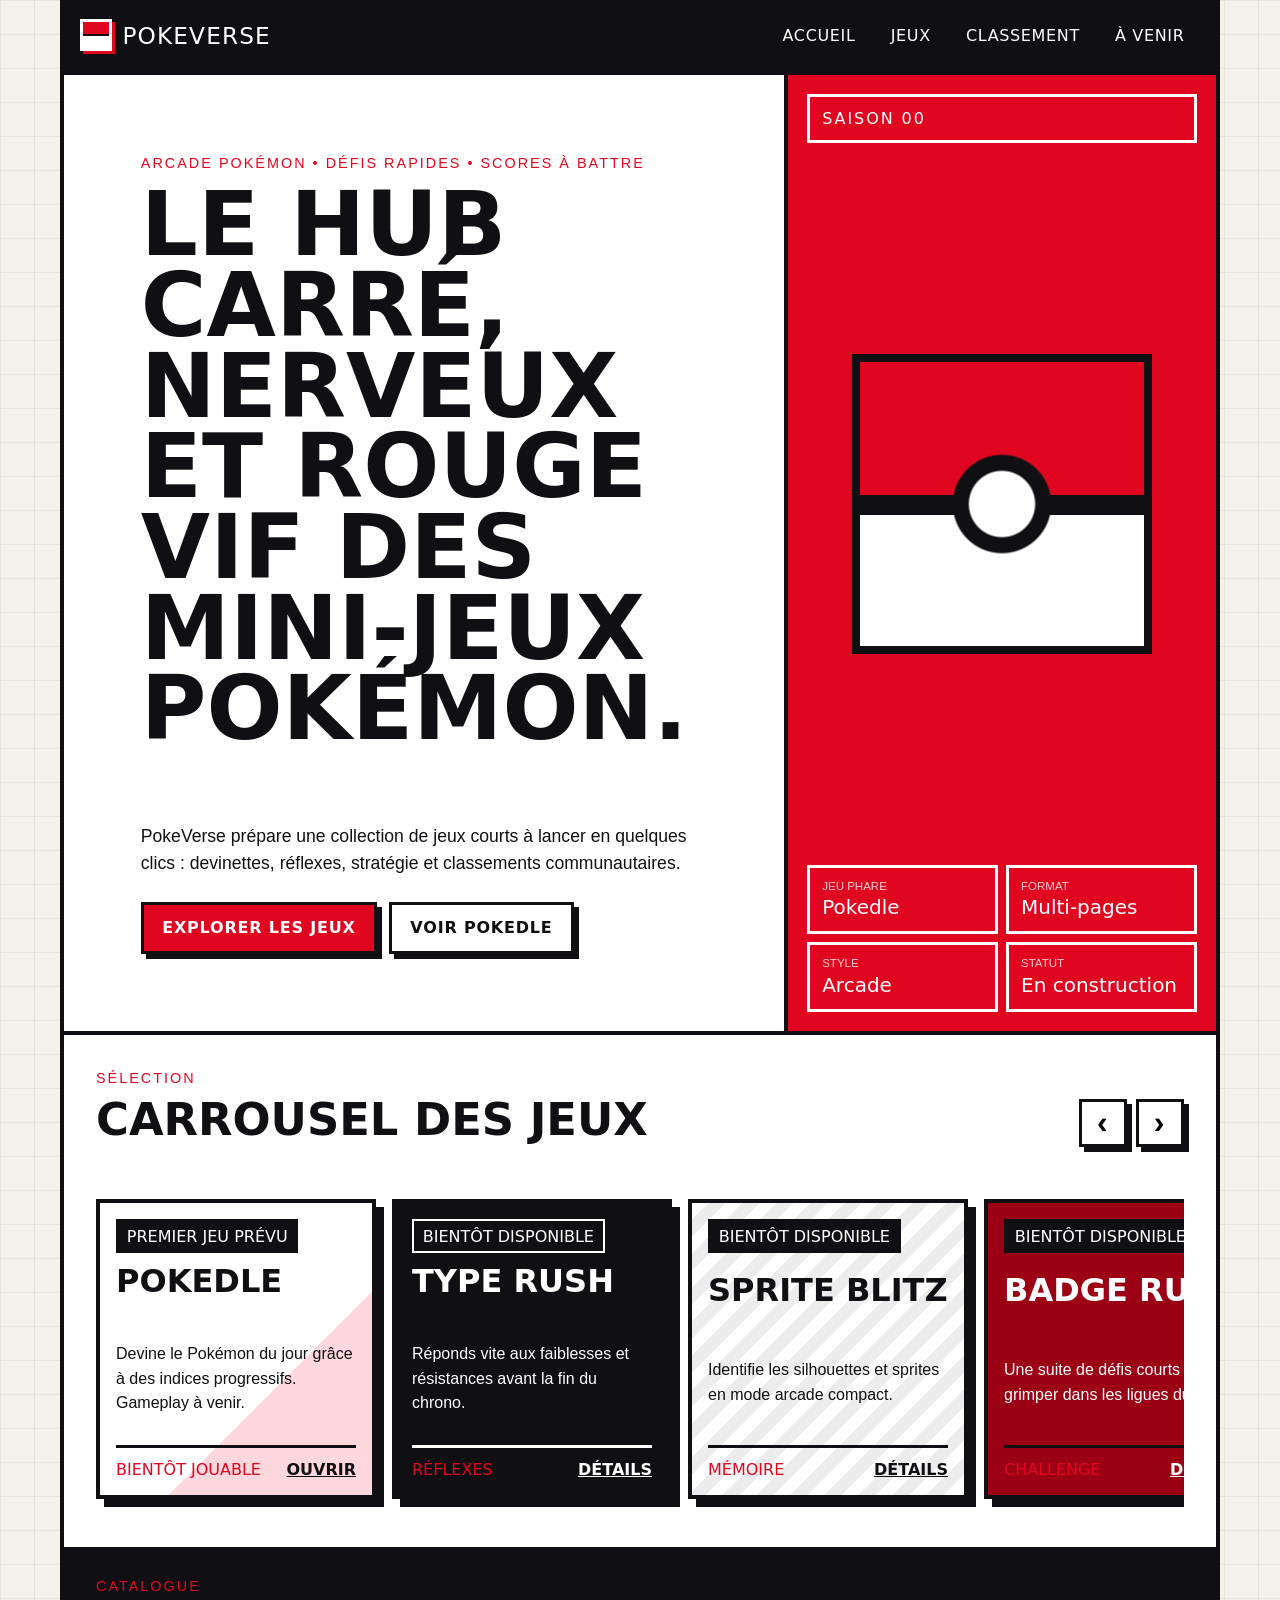
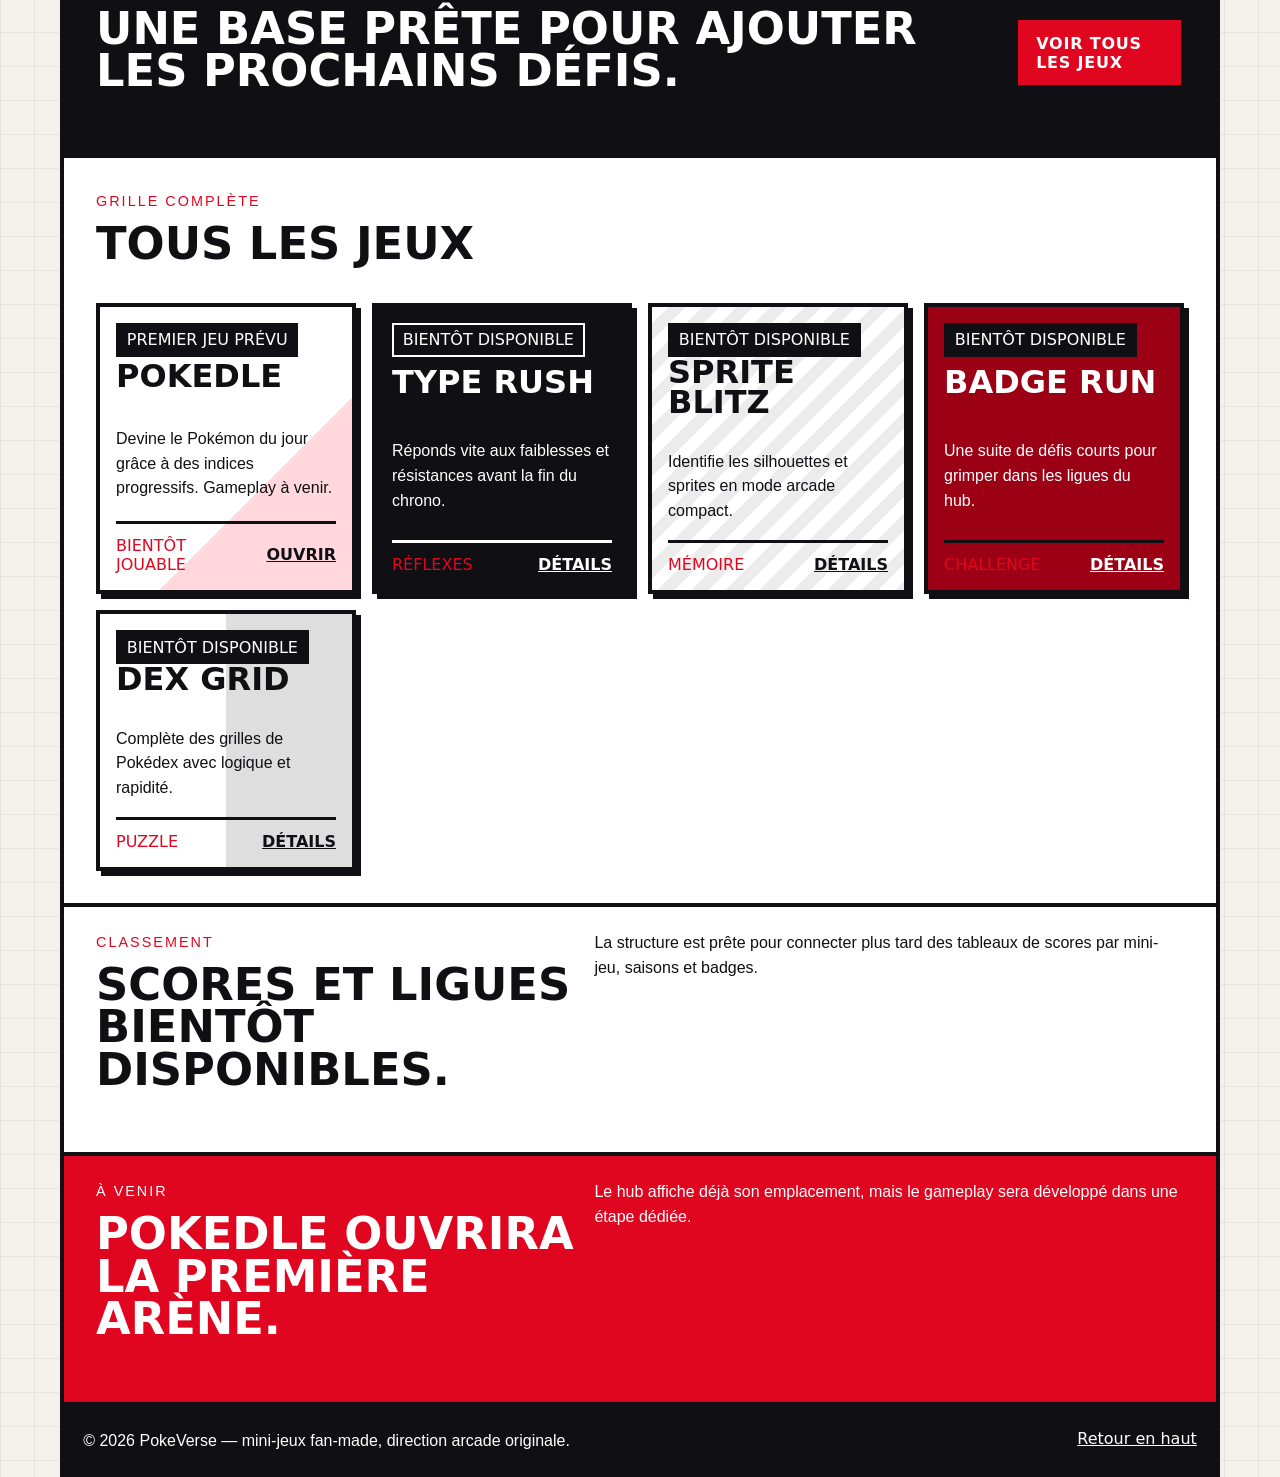
==== index.html @ 0057371a "Create PokeVerse hub foundation" ====
<!DOCTYPE html>
<html lang="fr">
<head>
  <meta charset="UTF-8" />
  <meta name="viewport" content="width=device-width, initial-scale=1.0" />
  <title>PokeVerse — Hub de mini-jeux</title>
  <meta name="description" content="PokeVerse est un hub arcade de mini-jeux inspirés de l'univers Pokémon." />
  <link rel="stylesheet" href="css/style.css" />
  <script src="js/main.js" defer></script>
</head>
<body data-page="home">
  <a class="skip-link" href="#main-content">Aller au contenu</a>

  <header class="site-header" data-site-header>
    <a class="brand" href="index.html" aria-label="Retour à l'accueil PokeVerse">
      <span class="brand-mark" aria-hidden="true"></span>
      <span>PokeVerse</span>
    </a>
    <button class="nav-toggle" type="button" aria-expanded="false" aria-controls="primary-nav">
      <span></span><span></span><span></span>
      <span class="sr-only">Ouvrir le menu</span>
    </button>
    <nav class="primary-nav" id="primary-nav" aria-label="Navigation principale">
      <a href="index.html" data-nav-link>Accueil</a>
      <a href="#games" data-nav-link>Jeux</a>
      <a href="#leaderboard" data-nav-link>Classement</a>
      <a href="#coming-soon" data-nav-link>À venir</a>
    </nav>
  </header>

  <main id="main-content">
    <section class="hero section-band">
      <div class="hero-copy">
        <p class="eyebrow">Arcade Pokémon • défis rapides • scores à battre</p>
        <h1>Le hub carré, nerveux et rouge vif des mini-jeux Pokémon.</h1>
        <p class="hero-subtitle">PokeVerse prépare une collection de jeux courts à lancer en quelques clics : devinettes, réflexes, stratégie et classements communautaires.</p>
        <div class="hero-actions">
          <a class="btn btn-primary" href="#games">Explorer les jeux</a>
          <a class="btn btn-ghost" href="games/pokedle/index.html">Voir Pokedle</a>
        </div>
      </div>
      <div class="hero-panel" aria-label="Statut de la plateforme">
        <div class="panel-topline">Saison 00</div>
        <div class="pokeball-emblem" aria-hidden="true"></div>
        <dl class="stat-grid">
          <div><dt>Jeu phare</dt><dd>Pokedle</dd></div>
          <div><dt>Format</dt><dd>Multi-pages</dd></div>
          <div><dt>Style</dt><dd>Arcade</dd></div>
          <div><dt>Statut</dt><dd>En construction</dd></div>
        </dl>
      </div>
    </section>

    <section class="section-block" id="games" aria-labelledby="games-title">
      <div class="section-heading row-heading">
        <div>
          <p class="eyebrow">Sélection</p>
          <h2 id="games-title">Carrousel des jeux</h2>
        </div>
        <div class="carousel-controls" aria-label="Contrôles du carrousel">
          <button class="square-btn" type="button" data-carousel-prev aria-label="Jeu précédent">‹</button>
          <button class="square-btn" type="button" data-carousel-next aria-label="Jeu suivant">›</button>
        </div>
      </div>
      <div class="carousel-shell">
        <div class="game-carousel" data-game-carousel tabindex="0" aria-label="Liste horizontale des jeux mis en avant"></div>
      </div>
    </section>

    <section class="section-cta" aria-label="Voir tous les jeux">
      <div>
        <p class="eyebrow">Catalogue</p>
        <h2>Une base prête pour ajouter les prochains défis.</h2>
      </div>
      <a class="btn btn-primary" href="#all-games">Voir tous les jeux</a>
    </section>

    <section class="section-block" id="all-games" aria-labelledby="all-games-title">
      <div class="section-heading">
        <p class="eyebrow">Grille complète</p>
        <h2 id="all-games-title">Tous les jeux</h2>
      </div>
      <div class="games-grid" data-games-grid></div>
    </section>

    <section class="info-strip" id="leaderboard" aria-labelledby="leaderboard-title">
      <div>
        <p class="eyebrow">Classement</p>
        <h2 id="leaderboard-title">Scores et ligues bientôt disponibles.</h2>
      </div>
      <p>La structure est prête pour connecter plus tard des tableaux de scores par mini-jeu, saisons et badges.</p>
    </section>

    <section class="info-strip inverted" id="coming-soon" aria-labelledby="coming-soon-title">
      <div>
        <p class="eyebrow">À venir</p>
        <h2 id="coming-soon-title">Pokedle ouvrira la première arène.</h2>
      </div>
      <p>Le hub affiche déjà son emplacement, mais le gameplay sera développé dans une étape dédiée.</p>
    </section>
  </main>

  <footer class="site-footer">
    <p>© 2026 PokeVerse — mini-jeux fan-made, direction arcade originale.</p>
    <a href="#main-content">Retour en haut</a>
  </footer>
</body>
</html>
---- css/style.css ----
:root {
  --red: #e10620;
  --red-dark: #9c0014;
  --black: #101014;
  --ink: #1c1c22;
  --white: #ffffff;
  --paper: #f4f1ea;
  --line: #101014;
  --muted: #696971;
  --shadow: 8px 8px 0 var(--black);
  --max-width: 1160px;
}

* { box-sizing: border-box; }
html { scroll-behavior: smooth; }
body {
  margin: 0;
  font-family: Impact, Haettenschweiler, 'Arial Narrow Bold', system-ui, sans-serif;
  color: var(--black);
  background: var(--paper);
  opacity: 0;
  transform: translateY(10px);
  transition: opacity .22s ease, transform .22s ease;
}
body.is-loaded { opacity: 1; transform: translateY(0); }
body.is-leaving { opacity: 0; transform: translateY(-8px); }
body::before {
  content: '';
  position: fixed;
  inset: 0;
  z-index: -1;
  background:
    linear-gradient(90deg, rgba(16,16,20,.06) 1px, transparent 1px) 0 0 / 34px 34px,
    linear-gradient(rgba(16,16,20,.05) 1px, transparent 1px) 0 0 / 34px 34px;
}
a { color: inherit; }

.skip-link, .sr-only {
  position: absolute;
  width: 1px;
  height: 1px;
  overflow: hidden;
  clip: rect(0 0 0 0);
}
.skip-link:focus {
  width: auto;
  height: auto;
  clip: auto;
  z-index: 10;
  padding: .75rem 1rem;
  background: var(--white);
  border: 3px solid var(--black);
}

.site-header {
  position: sticky;
  top: 0;
  z-index: 5;
  display: flex;
  align-items: center;
  justify-content: space-between;
  max-width: var(--max-width);
  margin: 0 auto;
  padding: .85rem 1rem;
  background: var(--black);
  color: var(--white);
  border: 4px solid var(--black);
  border-top: 0;
}
.brand, .primary-nav { display: flex; align-items: center; }
.brand {
  gap: .65rem;
  font-size: 1.45rem;
  text-decoration: none;
  letter-spacing: .05em;
  text-transform: uppercase;
}
.brand-mark {
  width: 32px;
  height: 32px;
  display: inline-block;
  background: linear-gradient(var(--red) 0 46%, var(--black) 46% 55%, var(--white) 55%);
  border: 3px solid var(--white);
  box-shadow: 3px 3px 0 var(--red);
}
.primary-nav { gap: .25rem; }
.primary-nav a {
  padding: .65rem .85rem;
  border: 2px solid transparent;
  text-decoration: none;
  text-transform: uppercase;
  letter-spacing: .04em;
}
.primary-nav a:hover { background: var(--red); border-color: var(--white); }
.nav-toggle { display: none; }

main, .site-footer { max-width: var(--max-width); margin: 0 auto; }
.section-band, .section-block, .section-cta, .info-strip {
  border: 4px solid var(--line);
  border-top: 0;
  background: var(--white);
}
.hero, .placeholder-hero {
  display: grid;
  grid-template-columns: minmax(0, 1.25fr) minmax(280px, .75fr);
  min-height: 560px;
}
.hero-copy, .placeholder-hero > div:first-child { padding: clamp(2rem, 6vw, 5rem); }
.eyebrow {
  margin: 0 0 .65rem;
  color: var(--red);
  font-size: .9rem;
  letter-spacing: .14em;
  text-transform: uppercase;
}
h1, h2, h3, p { margin-top: 0; }
h1 { max-width: 790px; font-size: clamp(2.7rem, 7vw, 6.8rem); line-height: .9; text-transform: uppercase; }
h2 { font-size: clamp(1.7rem, 3.5vw, 3rem); line-height: .95; text-transform: uppercase; }
h3 { font-size: 2rem; line-height: .95; text-transform: uppercase; }
p { font-family: Arial, Helvetica, sans-serif; line-height: 1.55; }
.hero-subtitle { max-width: 630px; font-size: 1.1rem; }
.hero-actions { display: flex; flex-wrap: wrap; gap: .75rem; margin-top: 1.5rem; }
.btn, .square-btn {
  display: inline-flex;
  align-items: center;
  justify-content: center;
  border: 3px solid var(--black);
  box-shadow: 5px 5px 0 var(--black);
  font-weight: 900;
  text-decoration: none;
  text-transform: uppercase;
  letter-spacing: .05em;
  cursor: pointer;
}
.btn { min-height: 48px; padding: .85rem 1.15rem; }
.btn-primary { background: var(--red); color: var(--white); }
.btn-ghost { background: var(--white); color: var(--black); }
.btn:hover, .square-btn:hover { transform: translate(2px, 2px); box-shadow: 3px 3px 0 var(--black); }
.hero-panel {
  display: grid;
  align-content: space-between;
  padding: 1.2rem;
  background: var(--red);
  color: var(--white);
  border-left: 4px solid var(--black);
}
.panel-topline { border: 3px solid var(--white); padding: .75rem; text-transform: uppercase; letter-spacing: .12em; }
.pokeball-emblem {
  width: min(72vw, 300px);
  aspect-ratio: 1;
  margin: 1rem auto;
  background: radial-gradient(circle, var(--white) 0 16%, var(--black) 17% 24%, transparent 25%), linear-gradient(var(--red) 0 47%, var(--black) 47% 54%, var(--white) 54%);
  border: 8px solid var(--black);
}
.stat-grid { display: grid; grid-template-columns: repeat(2, 1fr); gap: .5rem; margin: 0; }
.stat-grid div { border: 3px solid var(--white); padding: .75rem; }
dt { font-family: Arial, sans-serif; font-size: .72rem; text-transform: uppercase; opacity: .8; }
dd { margin: .2rem 0 0; font-size: 1.25rem; }
.section-block { padding: clamp(1rem, 3vw, 2rem); }
.row-heading, .section-cta { display: flex; align-items: center; justify-content: space-between; gap: 1rem; }
.carousel-controls { display: flex; gap: .55rem; }
.square-btn { width: 48px; height: 48px; background: var(--white); font-size: 2rem; }
.carousel-shell { overflow: hidden; margin-top: 1rem; }
.game-carousel {
  display: grid;
  grid-auto-flow: column;
  grid-auto-columns: minmax(280px, 360px);
  gap: 1rem;
  overflow-x: auto;
  padding: .25rem .25rem 1rem;
  scroll-snap-type: x mandatory;
}
.game-card {
  min-height: 300px;
  display: flex;
  flex-direction: column;
  justify-content: space-between;
  padding: 1rem;
  border: 4px solid var(--black);
  background: var(--white);
  box-shadow: var(--shadow);
  scroll-snap-align: start;
}
.game-card.compact { min-height: 250px; box-shadow: 5px 5px 0 var(--black); }
.card-status { width: max-content; max-width: 100%; padding: .35rem .55rem; border: 2px solid var(--black); background: var(--black); color: var(--white); text-transform: uppercase; }
.card-footer { display: flex; align-items: center; justify-content: space-between; gap: .75rem; border-top: 3px solid var(--black); padding-top: .75rem; }
.card-footer span { color: var(--red); text-transform: uppercase; }
.card-footer a { font-weight: 900; text-transform: uppercase; }
.accent-red { background: linear-gradient(135deg, var(--white) 0 64%, #ffd7dc 64%); }
.accent-black { background: var(--black); color: var(--white); }
.accent-black .card-status, .accent-black .card-footer { border-color: var(--white); }
.accent-white { background: repeating-linear-gradient(135deg, var(--white) 0 12px, #ececec 12px 24px); }
.accent-red-dark { background: var(--red-dark); color: var(--white); }
.accent-mono { background: linear-gradient(90deg, var(--white) 0 50%, #dedede 50%); }
.section-cta { padding: 1.5rem clamp(1rem, 3vw, 2rem); background: var(--black); color: var(--white); }
.games-grid { display: grid; grid-template-columns: repeat(auto-fit, minmax(230px, 1fr)); gap: 1rem; margin-top: 1rem; }
.info-strip { display: grid; grid-template-columns: .9fr 1.1fr; gap: 1rem; padding: 1.5rem clamp(1rem, 3vw, 2rem); }
.info-strip.inverted { background: var(--red); color: var(--white); }
.info-strip.inverted .eyebrow { color: var(--white); }
.site-footer {
  display: flex;
  justify-content: space-between;
  gap: 1rem;
  padding: 1.2rem;
  background: var(--black);
  color: var(--white);
  border: 4px solid var(--black);
}
.site-footer p { margin: 0; }
.placeholder-page { min-height: calc(100vh - 150px); }
.coming-card {
  display: grid;
  place-content: center;
  gap: 1rem;
  padding: 2rem;
  background: var(--red);
  color: var(--white);
  border-left: 4px solid var(--black);
  text-align: center;
}
.coming-card span { font-size: clamp(3rem, 8vw, 7rem); line-height: .85; }
.coming-card strong { border: 4px solid var(--white); padding: .75rem; font-size: 2rem; }

@media (max-width: 760px) {
  .site-header { align-items: flex-start; }
  .nav-toggle {
    display: inline-grid;
    gap: 4px;
    padding: .55rem;
    background: var(--red);
    border: 2px solid var(--white);
  }
  .nav-toggle span:not(.sr-only) { width: 24px; height: 3px; background: var(--white); }
  .primary-nav {
    position: absolute;
    top: 100%;
    left: 0;
    right: 0;
    display: none;
    flex-direction: column;
    align-items: stretch;
    background: var(--black);
    border: 4px solid var(--black);
  }
  .primary-nav.is-open { display: flex; }
  .primary-nav a { border-top: 2px solid var(--white); }
  .hero, .placeholder-hero, .info-strip { grid-template-columns: 1fr; }
  .hero-panel, .coming-card { border-left: 0; border-top: 4px solid var(--black); }
  .row-heading, .section-cta, .site-footer { align-items: flex-start; flex-direction: column; }
  .game-carousel { grid-auto-columns: minmax(250px, 82vw); }
  .stat-grid { grid-template-columns: 1fr; }
}
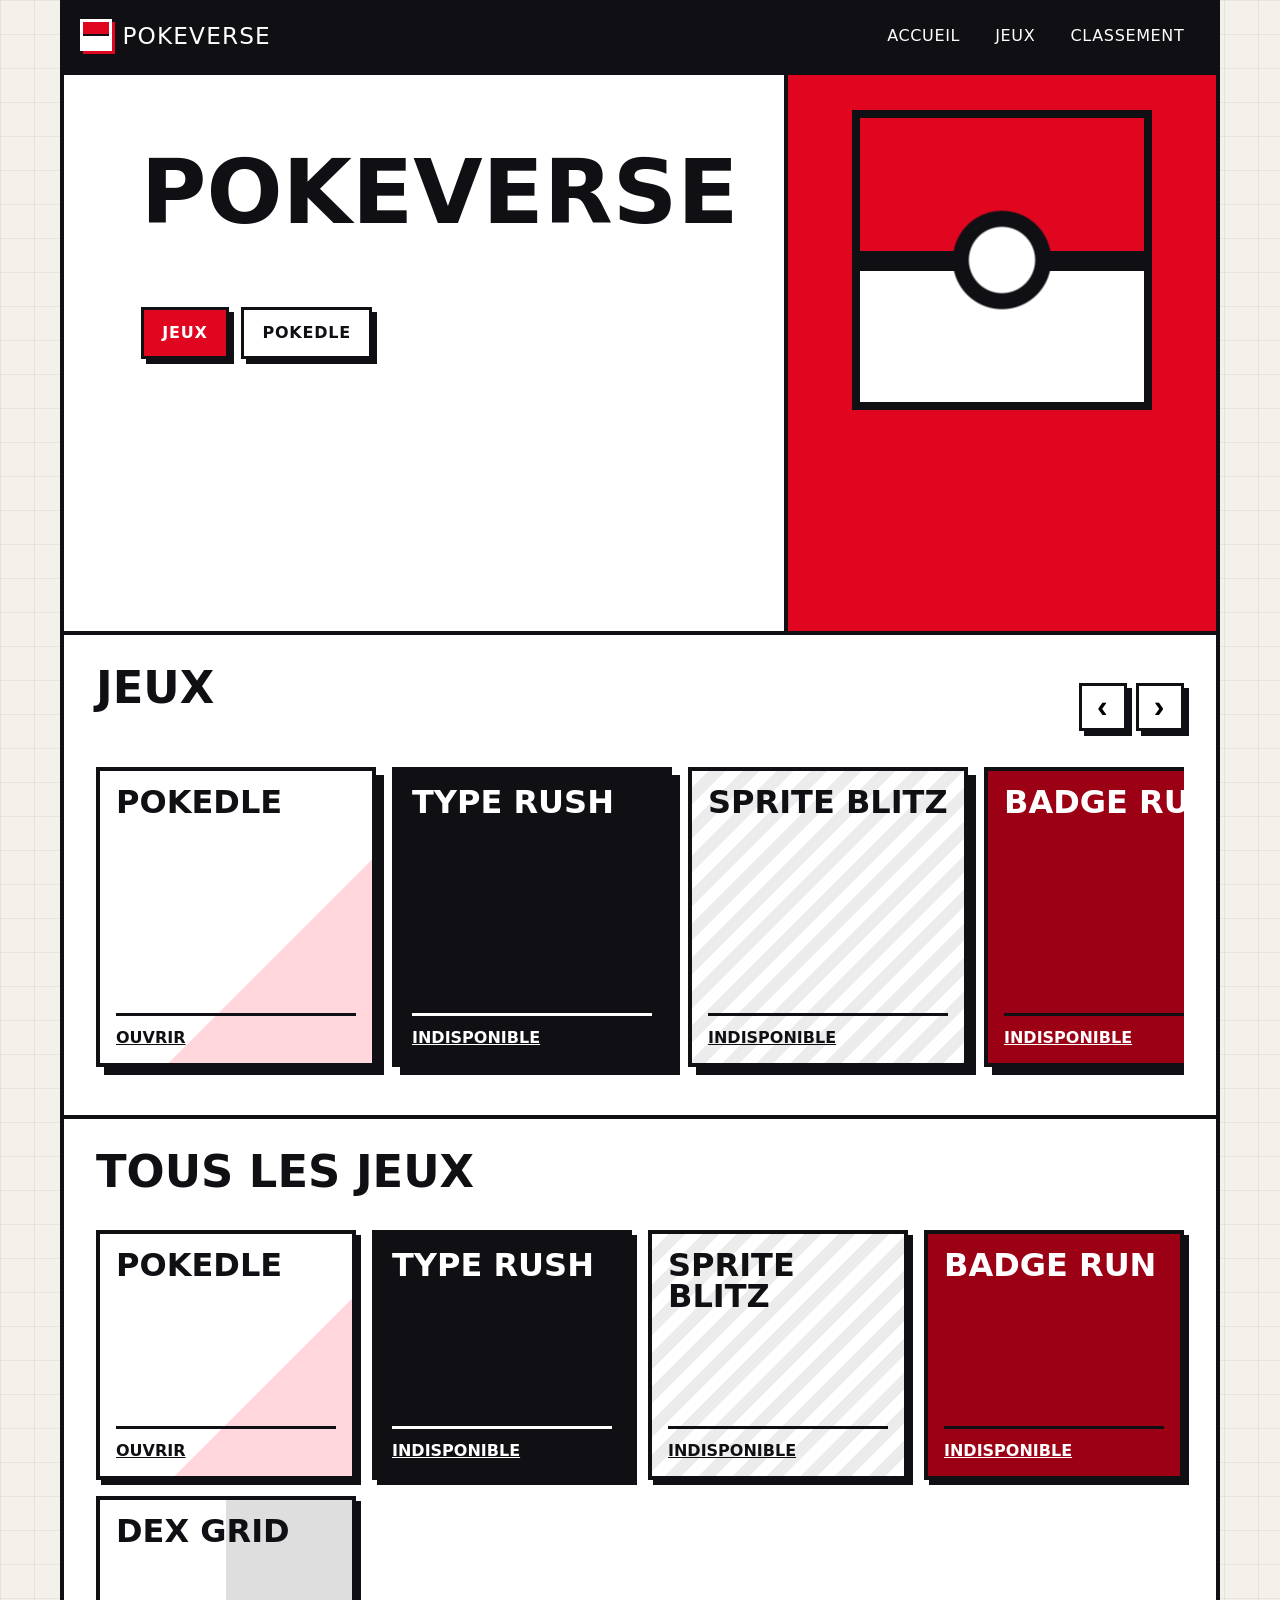
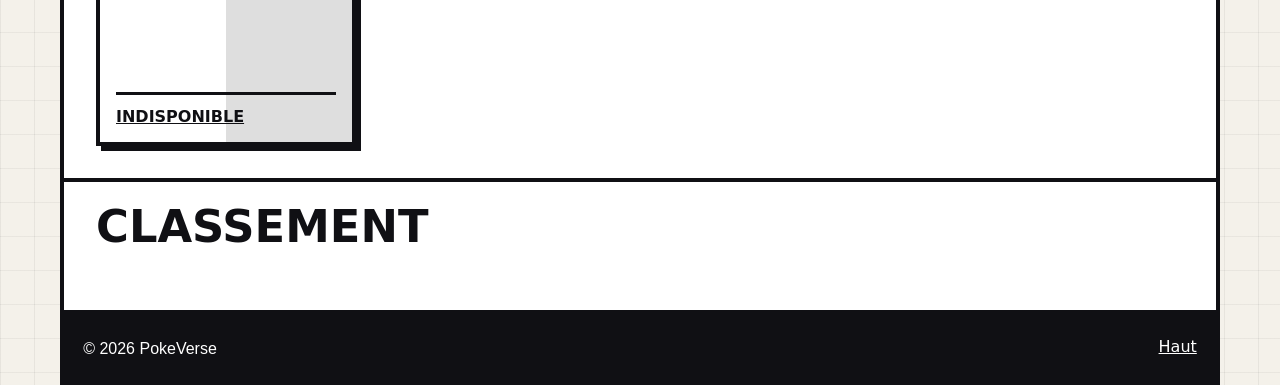
==== commit a76e76ae: "Simplify hub copy" ====
--- a/index.html
+++ b/index.html
@@ -3,8 +3,8 @@
 <head>
   <meta charset="UTF-8" />
   <meta name="viewport" content="width=device-width, initial-scale=1.0" />
-  <title>PokeVerse — Hub de mini-jeux</title>
-  <meta name="description" content="PokeVerse est un hub arcade de mini-jeux inspirés de l'univers Pokémon." />
+  <title>PokeVerse</title>
+  <meta name="description" content="Hub de jeux Pokémon." />
   <link rel="stylesheet" href="css/style.css" />
   <script src="js/main.js" defer></script>
 </head>
@@ -12,7 +12,7 @@
   <a class="skip-link" href="#main-content">Aller au contenu</a>
 
   <header class="site-header" data-site-header>
-    <a class="brand" href="index.html" aria-label="Retour à l'accueil PokeVerse">
+    <a class="brand" href="index.html" aria-label="PokeVerse">
       <span class="brand-mark" aria-hidden="true"></span>
       <span>PokeVerse</span>
     </a>
@@ -24,85 +24,51 @@
       <a href="index.html" data-nav-link>Accueil</a>
       <a href="#games" data-nav-link>Jeux</a>
       <a href="#leaderboard" data-nav-link>Classement</a>
-      <a href="#coming-soon" data-nav-link>À venir</a>
     </nav>
   </header>
 
   <main id="main-content">
     <section class="hero section-band">
       <div class="hero-copy">
-        <p class="eyebrow">Arcade Pokémon • défis rapides • scores à battre</p>
-        <h1>Le hub carré, nerveux et rouge vif des mini-jeux Pokémon.</h1>
-        <p class="hero-subtitle">PokeVerse prépare une collection de jeux courts à lancer en quelques clics : devinettes, réflexes, stratégie et classements communautaires.</p>
+        <h1>PokeVerse</h1>
         <div class="hero-actions">
-          <a class="btn btn-primary" href="#games">Explorer les jeux</a>
-          <a class="btn btn-ghost" href="games/pokedle/index.html">Voir Pokedle</a>
+          <a class="btn btn-primary" href="#games">Jeux</a>
+          <a class="btn btn-ghost" href="games/pokedle/index.html">Pokedle</a>
         </div>
       </div>
-      <div class="hero-panel" aria-label="Statut de la plateforme">
-        <div class="panel-topline">Saison 00</div>
+      <div class="hero-panel" aria-label="PokeVerse">
         <div class="pokeball-emblem" aria-hidden="true"></div>
-        <dl class="stat-grid">
-          <div><dt>Jeu phare</dt><dd>Pokedle</dd></div>
-          <div><dt>Format</dt><dd>Multi-pages</dd></div>
-          <div><dt>Style</dt><dd>Arcade</dd></div>
-          <div><dt>Statut</dt><dd>En construction</dd></div>
-        </dl>
       </div>
     </section>
 
     <section class="section-block" id="games" aria-labelledby="games-title">
       <div class="section-heading row-heading">
-        <div>
-          <p class="eyebrow">Sélection</p>
-          <h2 id="games-title">Carrousel des jeux</h2>
-        </div>
+        <h2 id="games-title">Jeux</h2>
         <div class="carousel-controls" aria-label="Contrôles du carrousel">
           <button class="square-btn" type="button" data-carousel-prev aria-label="Jeu précédent">‹</button>
           <button class="square-btn" type="button" data-carousel-next aria-label="Jeu suivant">›</button>
         </div>
       </div>
       <div class="carousel-shell">
-        <div class="game-carousel" data-game-carousel tabindex="0" aria-label="Liste horizontale des jeux mis en avant"></div>
+        <div class="game-carousel" data-game-carousel tabindex="0" aria-label="Jeux"></div>
       </div>
-    </section>
-
-    <section class="section-cta" aria-label="Voir tous les jeux">
-      <div>
-        <p class="eyebrow">Catalogue</p>
-        <h2>Une base prête pour ajouter les prochains défis.</h2>
-      </div>
-      <a class="btn btn-primary" href="#all-games">Voir tous les jeux</a>
     </section>
 
     <section class="section-block" id="all-games" aria-labelledby="all-games-title">
       <div class="section-heading">
-        <p class="eyebrow">Grille complète</p>
         <h2 id="all-games-title">Tous les jeux</h2>
       </div>
       <div class="games-grid" data-games-grid></div>
     </section>
 
     <section class="info-strip" id="leaderboard" aria-labelledby="leaderboard-title">
-      <div>
-        <p class="eyebrow">Classement</p>
-        <h2 id="leaderboard-title">Scores et ligues bientôt disponibles.</h2>
-      </div>
-      <p>La structure est prête pour connecter plus tard des tableaux de scores par mini-jeu, saisons et badges.</p>
-    </section>
-
-    <section class="info-strip inverted" id="coming-soon" aria-labelledby="coming-soon-title">
-      <div>
-        <p class="eyebrow">À venir</p>
-        <h2 id="coming-soon-title">Pokedle ouvrira la première arène.</h2>
-      </div>
-      <p>Le hub affiche déjà son emplacement, mais le gameplay sera développé dans une étape dédiée.</p>
+      <h2 id="leaderboard-title">Classement</h2>
     </section>
   </main>
 
   <footer class="site-footer">
-    <p>© 2026 PokeVerse — mini-jeux fan-made, direction arcade originale.</p>
-    <a href="#main-content">Retour en haut</a>
+    <p>© 2026 PokeVerse</p>
+    <a href="#main-content">Haut</a>
   </footer>
 </body>
 </html>
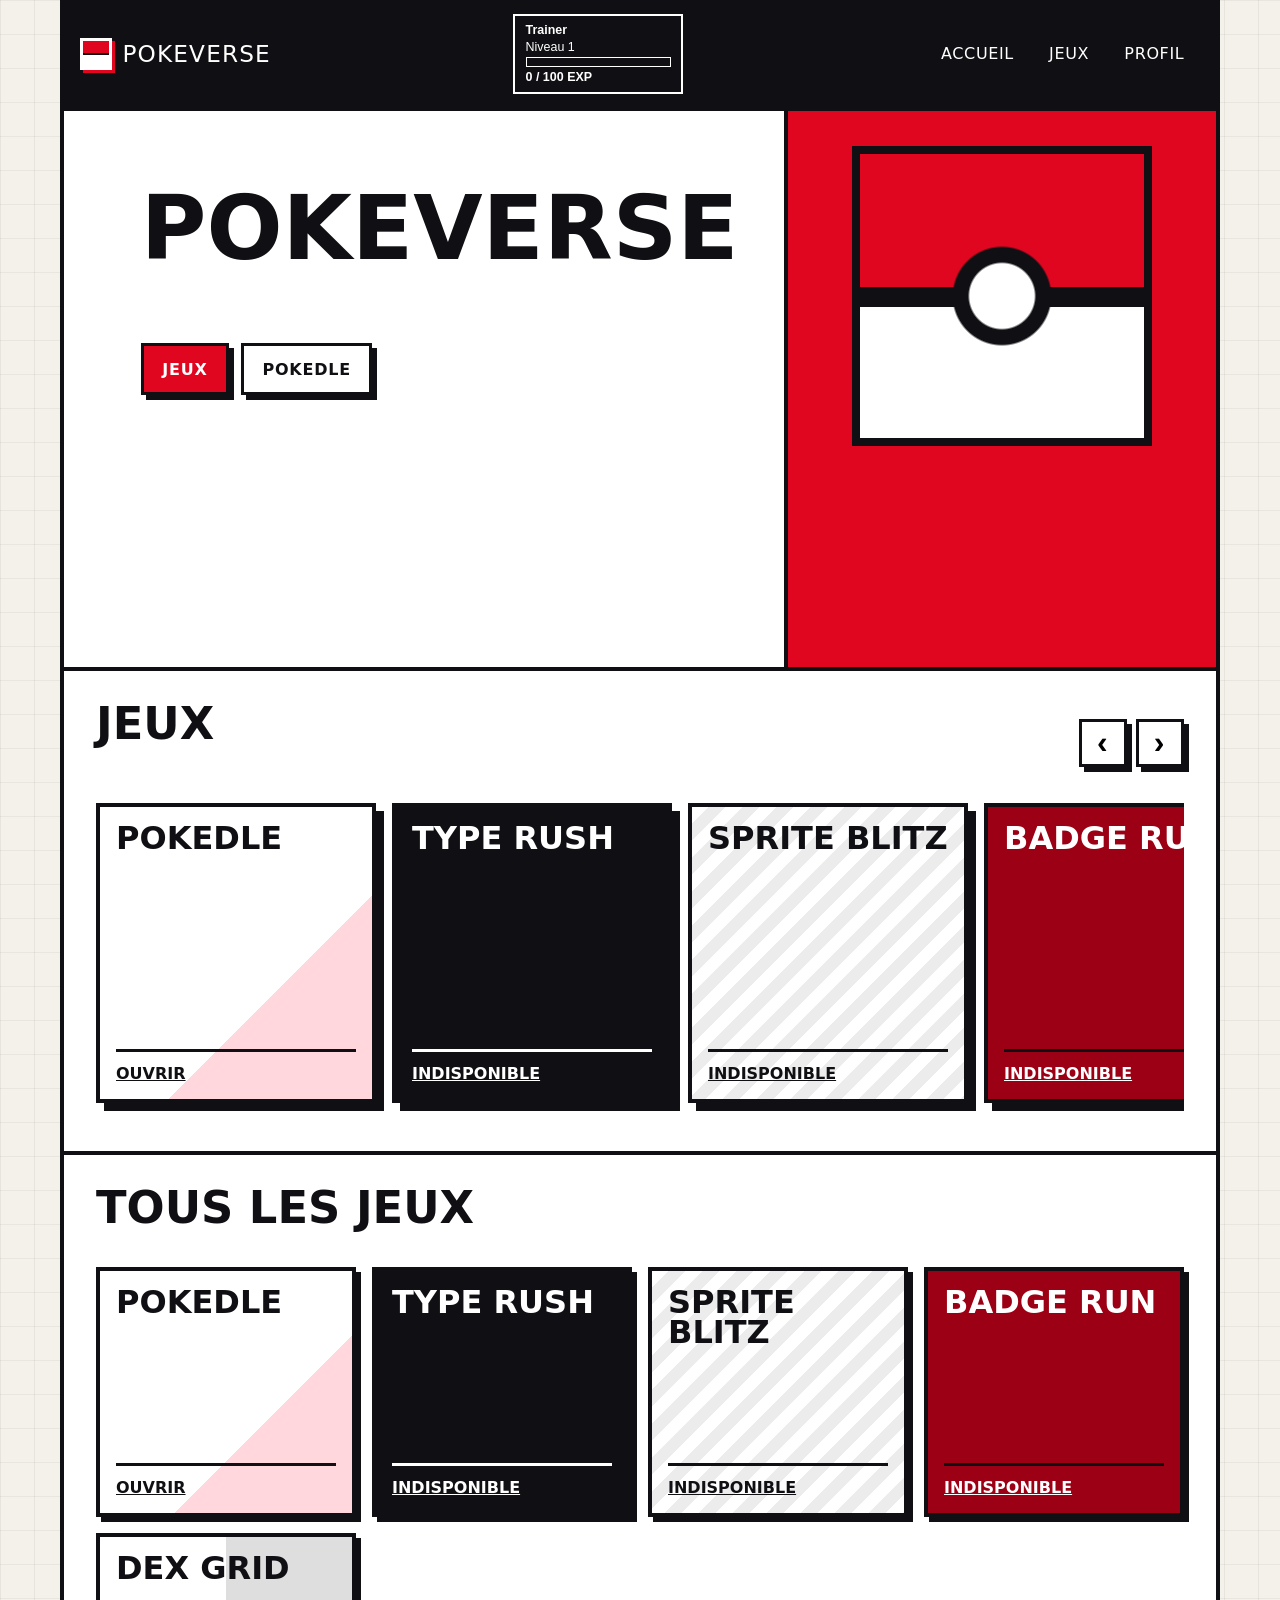
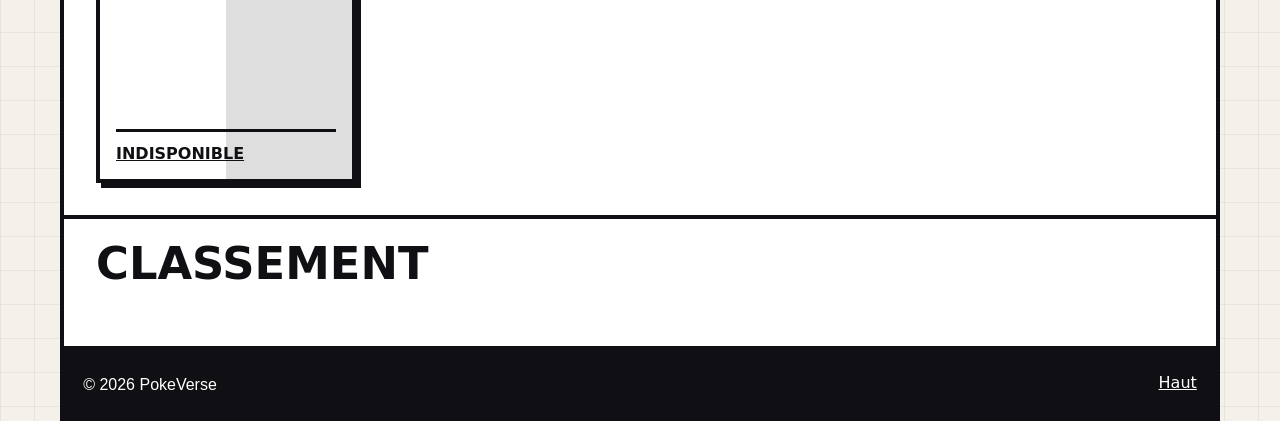
==== commit 73be00e0: "Add local player progression profile" ====
--- a/index.html
+++ b/index.html
@@ -6,6 +6,7 @@
   <title>PokeVerse</title>
   <meta name="description" content="Hub de jeux Pokémon." />
   <link rel="stylesheet" href="css/style.css" />
+  <script src="js/playerProgress.js" defer></script>
   <script src="js/main.js" defer></script>
 </head>
 <body data-page="home">
@@ -23,7 +24,7 @@
     <nav class="primary-nav" id="primary-nav" aria-label="Navigation principale">
       <a href="index.html" data-nav-link>Accueil</a>
       <a href="#games" data-nav-link>Jeux</a>
-      <a href="#leaderboard" data-nav-link>Classement</a>
+      <a href="profile.html" data-nav-link>Profil</a>
     </nav>
   </header>
 
--- a/css/style.css
+++ b/css/style.css
@@ -250,3 +250,156 @@
   .game-carousel { grid-auto-columns: minmax(250px, 82vw); }
   .stat-grid { grid-template-columns: 1fr; }
 }
+
+.pokedle-page { min-height: calc(100vh - 150px); }
+.pokedle-hero { padding: clamp(1rem, 4vw, 3rem); }
+.pokedle-start { margin-bottom: 1.25rem; }
+.pokedle-generations {
+  display: grid;
+  grid-template-columns: repeat(auto-fit, minmax(170px, 1fr));
+  gap: .75rem;
+  max-width: 820px;
+  margin: 0 0 1rem;
+  padding: 1rem;
+  border: 3px solid var(--black);
+}
+.pokedle-generations legend { padding: 0 .5rem; text-transform: uppercase; }
+.pokedle-generation {
+  display: flex;
+  align-items: center;
+  gap: .5rem;
+  min-height: 44px;
+  padding: .55rem .7rem;
+  border: 3px solid var(--black);
+  background: var(--white);
+  font-family: Arial, Helvetica, sans-serif;
+  font-weight: 900;
+}
+.pokedle-generation input { width: 18px; height: 18px; accent-color: var(--red); }
+.pokedle-exp, .pokedle-error { font-weight: 900; }
+.pokedle-error { color: var(--red); }
+.pokedle-form { display: flex; flex-wrap: wrap; gap: .75rem; max-width: 720px; }
+.pokedle-input {
+  min-height: 48px;
+  flex: 1 1 250px;
+  padding: .75rem 1rem;
+  border: 3px solid var(--black);
+  box-shadow: 5px 5px 0 var(--black);
+  font: 900 1rem Arial, Helvetica, sans-serif;
+}
+.pokedle-input:disabled { background: #e6e2da; cursor: wait; }
+.pokedle-status { min-height: 1.5rem; margin: 1rem 0 0; font-weight: 700; }
+.pokedle-table-section h2 { margin-bottom: 1rem; }
+.pokedle-table-wrap { overflow-x: auto; padding: .25rem .25rem .75rem; }
+.pokedle-table { width: 100%; min-width: 880px; border-collapse: separate; border-spacing: .5rem; }
+.pokedle-table th,
+.pokedle-table td {
+  border: 3px solid var(--black);
+  padding: .75rem;
+  background: var(--white);
+  text-align: center;
+  text-transform: uppercase;
+  box-shadow: 4px 4px 0 var(--black);
+}
+.pokedle-table th { background: var(--black); color: var(--white); }
+.pokedle-cell { min-width: 105px; }
+.pokedle-cell.is-correct { background: #1f9d55; color: var(--white); }
+.pokedle-cell.is-misplaced { background: #f59e0b; color: var(--black); }
+.pokedle-cell.is-wrong { background: var(--red); color: var(--white); }
+.pokedle-cell-value { display: block; font-size: 1.05rem; }
+.pokedle-marker { display: block; margin-top: .25rem; font-size: 1.2rem; line-height: 1; }
+.pokedle-win {
+  margin-top: 1.5rem;
+  max-width: 520px;
+  padding: 1rem;
+  border: 4px solid var(--black);
+  background: var(--white);
+  box-shadow: var(--shadow);
+}
+.pokedle-win h2 { margin-bottom: .75rem; }
+.pokedle-win p { margin-bottom: .5rem; font-weight: 700; text-transform: uppercase; }
+
+@media (max-width: 760px) {
+  .pokedle-form .btn { width: 100%; }
+}
+
+.header-profile {
+  display: grid;
+  gap: .2rem;
+  min-width: 170px;
+  padding: .45rem .65rem;
+  border: 2px solid var(--white);
+  color: var(--white);
+  text-decoration: none;
+  font-family: Arial, Helvetica, sans-serif;
+  font-size: .78rem;
+}
+.header-profile strong,
+.header-profile span { display: block; }
+.exp-bar {
+  width: 100%;
+  height: 18px;
+  border: 3px solid var(--black);
+  background: #e6e2da;
+}
+.exp-bar span {
+  display: block;
+  height: 100%;
+  background: var(--red);
+}
+.exp-bar-mini {
+  height: 10px;
+  border: 1px solid var(--white);
+  background: var(--black);
+}
+.exp-bar-mini span { background: var(--white); }
+.exp-value { font-family: Arial, Helvetica, sans-serif; font-weight: 900; }
+.profile-page h1 { margin-bottom: 1rem; }
+.profile-form {
+  display: flex;
+  flex-wrap: wrap;
+  align-items: end;
+  gap: .75rem;
+  margin-bottom: 1.5rem;
+}
+.profile-form label {
+  flex-basis: 100%;
+  font-family: Arial, Helvetica, sans-serif;
+  font-weight: 900;
+  text-transform: uppercase;
+}
+.profile-form input {
+  min-height: 48px;
+  flex: 1 1 250px;
+  padding: .75rem 1rem;
+  border: 3px solid var(--black);
+  box-shadow: 5px 5px 0 var(--black);
+  font: 900 1rem Arial, Helvetica, sans-serif;
+}
+.profile-grid {
+  display: grid;
+  grid-template-columns: repeat(auto-fit, minmax(280px, 1fr));
+  gap: 1rem;
+}
+.profile-card {
+  padding: 1rem;
+  border: 4px solid var(--black);
+  background: var(--white);
+  box-shadow: var(--shadow);
+}
+.profile-stats {
+  display: grid;
+  gap: .75rem;
+  margin: 0;
+}
+.profile-stats div {
+  padding: .75rem;
+  border: 3px solid var(--black);
+}
+.profile-stats dd { font-size: 1.35rem; }
+.pokedle-win [data-pokedle-exp-gain] span { display: block; }
+
+@media (max-width: 760px) {
+  .header-profile { order: 3; width: 100%; }
+  .profile-form .btn { width: 100%; }
+}
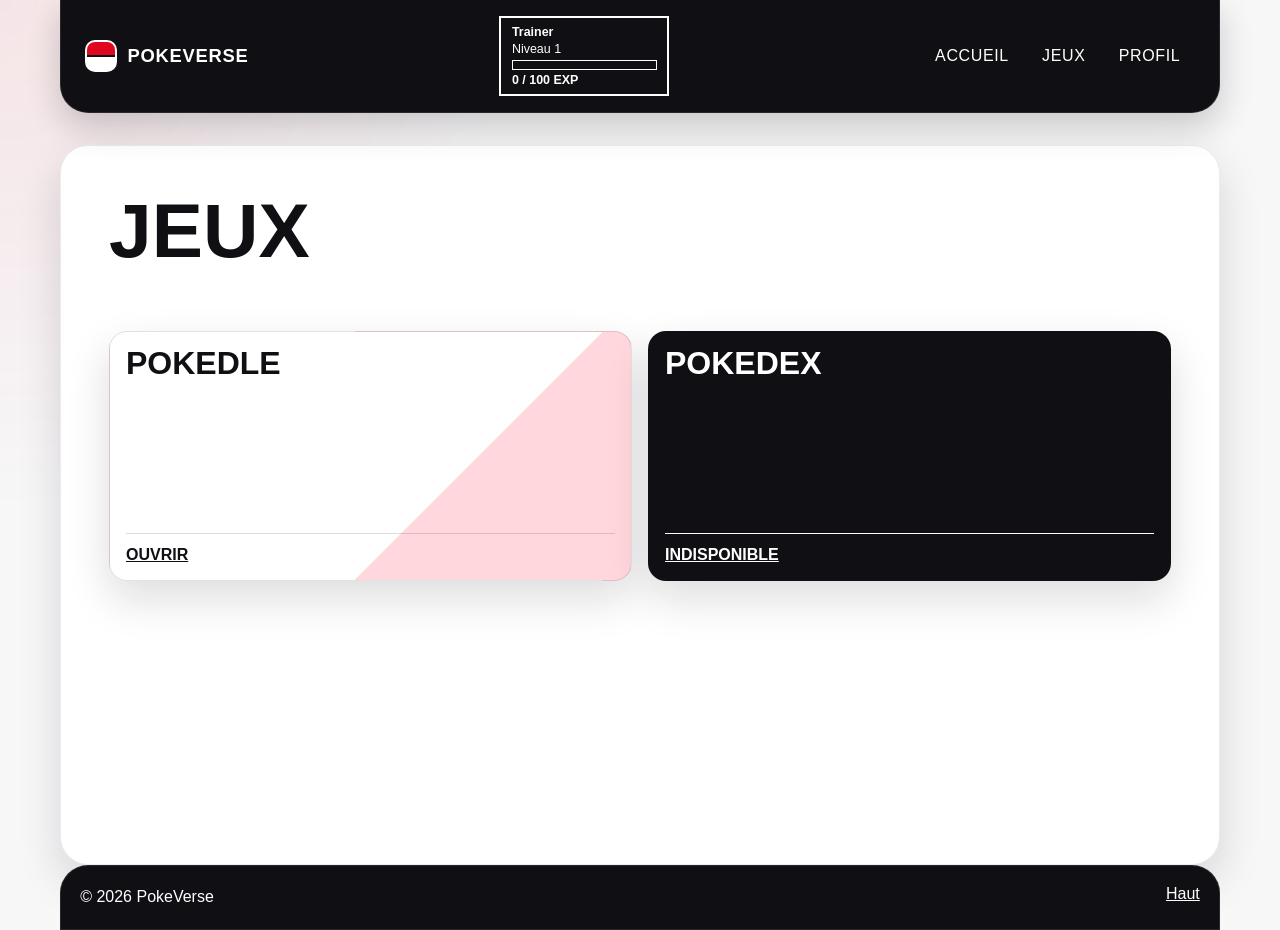
==== commit e9a7d2cb: "Update home games menu" ====
--- a/index.html
+++ b/index.html
@@ -29,41 +29,11 @@
   </header>
 
   <main id="main-content">
-    <section class="hero section-band">
-      <div class="hero-copy">
-        <h1>PokeVerse</h1>
-        <div class="hero-actions">
-          <a class="btn btn-primary" href="#games">Jeux</a>
-          <a class="btn btn-ghost" href="games/pokedle/index.html">Pokedle</a>
-        </div>
-      </div>
-      <div class="hero-panel" aria-label="PokeVerse">
-        <div class="pokeball-emblem" aria-hidden="true"></div>
-      </div>
-    </section>
-
-    <section class="section-block" id="games" aria-labelledby="games-title">
-      <div class="section-heading row-heading">
-        <h2 id="games-title">Jeux</h2>
-        <div class="carousel-controls" aria-label="Contrôles du carrousel">
-          <button class="square-btn" type="button" data-carousel-prev aria-label="Jeu précédent">‹</button>
-          <button class="square-btn" type="button" data-carousel-next aria-label="Jeu suivant">›</button>
-        </div>
-      </div>
-      <div class="carousel-shell">
-        <div class="game-carousel" data-game-carousel tabindex="0" aria-label="Jeux"></div>
-      </div>
-    </section>
-
-    <section class="section-block" id="all-games" aria-labelledby="all-games-title">
+    <section class="section-block games-section" id="games" aria-labelledby="games-title">
       <div class="section-heading">
-        <h2 id="all-games-title">Tous les jeux</h2>
+        <h1 id="games-title">Jeux</h1>
       </div>
       <div class="games-grid" data-games-grid></div>
-    </section>
-
-    <section class="info-strip" id="leaderboard" aria-labelledby="leaderboard-title">
-      <h2 id="leaderboard-title">Classement</h2>
     </section>
   </main>
 
--- a/css/style.css
+++ b/css/style.css
@@ -4,10 +4,12 @@
   --black: #101014;
   --ink: #1c1c22;
   --white: #ffffff;
-  --paper: #f4f1ea;
+  --paper: #f7f7f8;
   --line: #101014;
   --muted: #696971;
-  --shadow: 8px 8px 0 var(--black);
+  --radius-lg: 28px;
+  --radius-md: 18px;
+  --shadow: 0 18px 44px rgba(16, 16, 20, .14);
   --max-width: 1160px;
 }
 
@@ -15,7 +17,7 @@
 html { scroll-behavior: smooth; }
 body {
   margin: 0;
-  font-family: Impact, Haettenschweiler, 'Arial Narrow Bold', system-ui, sans-serif;
+  font-family: Inter, Arial, Helvetica, sans-serif;
   color: var(--black);
   background: var(--paper);
   opacity: 0;
@@ -30,8 +32,8 @@
   inset: 0;
   z-index: -1;
   background:
-    linear-gradient(90deg, rgba(16,16,20,.06) 1px, transparent 1px) 0 0 / 34px 34px,
-    linear-gradient(rgba(16,16,20,.05) 1px, transparent 1px) 0 0 / 34px 34px;
+    radial-gradient(circle at top left, rgba(225, 6, 32, .08), transparent 32rem),
+    var(--paper);
 }
 a { color: inherit; }
 
@@ -61,18 +63,21 @@
   justify-content: space-between;
   max-width: var(--max-width);
   margin: 0 auto;
-  padding: .85rem 1rem;
+  padding: 1rem clamp(1rem, 3vw, 1.5rem);
   background: var(--black);
   color: var(--white);
-  border: 4px solid var(--black);
+  border: 1px solid rgba(255, 255, 255, .1);
   border-top: 0;
+  border-radius: 0 0 var(--radius-lg) var(--radius-lg);
+  box-shadow: 0 14px 34px rgba(16, 16, 20, .2);
 }
 .brand, .primary-nav { display: flex; align-items: center; }
 .brand {
   gap: .65rem;
-  font-size: 1.45rem;
+  font-size: 1.15rem;
+  font-weight: 900;
   text-decoration: none;
-  letter-spacing: .05em;
+  letter-spacing: .04em;
   text-transform: uppercase;
 }
 .brand-mark {
@@ -80,25 +85,27 @@
   height: 32px;
   display: inline-block;
   background: linear-gradient(var(--red) 0 46%, var(--black) 46% 55%, var(--white) 55%);
-  border: 3px solid var(--white);
-  box-shadow: 3px 3px 0 var(--red);
+  border: 2px solid var(--white);
+  border-radius: 10px;
 }
 .primary-nav { gap: .25rem; }
 .primary-nav a {
   padding: .65rem .85rem;
-  border: 2px solid transparent;
+  border: 1px solid transparent;
+  border-radius: 999px;
   text-decoration: none;
   text-transform: uppercase;
   letter-spacing: .04em;
 }
-.primary-nav a:hover { background: var(--red); border-color: var(--white); }
+.primary-nav a:hover { background: var(--red); border-color: var(--red); }
 .nav-toggle { display: none; }
 
 main, .site-footer { max-width: var(--max-width); margin: 0 auto; }
 .section-band, .section-block, .section-cta, .info-strip {
-  border: 4px solid var(--line);
-  border-top: 0;
-  background: var(--white);
+  background: var(--white);
+  border: 1px solid rgba(16, 16, 20, .08);
+  border-radius: var(--radius-lg);
+  box-shadow: var(--shadow);
 }
 .hero, .placeholder-hero {
   display: grid;
@@ -114,7 +121,7 @@
   text-transform: uppercase;
 }
 h1, h2, h3, p { margin-top: 0; }
-h1 { max-width: 790px; font-size: clamp(2.7rem, 7vw, 6.8rem); line-height: .9; text-transform: uppercase; }
+h1 { max-width: 790px; font-size: clamp(2.4rem, 6vw, 5.4rem); line-height: .95; text-transform: uppercase; }
 h2 { font-size: clamp(1.7rem, 3.5vw, 3rem); line-height: .95; text-transform: uppercase; }
 h3 { font-size: 2rem; line-height: .95; text-transform: uppercase; }
 p { font-family: Arial, Helvetica, sans-serif; line-height: 1.55; }
@@ -156,7 +163,8 @@
 .stat-grid div { border: 3px solid var(--white); padding: .75rem; }
 dt { font-family: Arial, sans-serif; font-size: .72rem; text-transform: uppercase; opacity: .8; }
 dd { margin: .2rem 0 0; font-size: 1.25rem; }
-.section-block { padding: clamp(1rem, 3vw, 2rem); }
+.section-block { padding: clamp(1.25rem, 4vw, 3rem); }
+.games-section { margin-top: clamp(1rem, 3vw, 2rem); min-height: calc(100vh - 180px); }
 .row-heading, .section-cta { display: flex; align-items: center; justify-content: space-between; gap: 1rem; }
 .carousel-controls { display: flex; gap: .55rem; }
 .square-btn { width: 48px; height: 48px; background: var(--white); font-size: 2rem; }
@@ -176,14 +184,15 @@
   flex-direction: column;
   justify-content: space-between;
   padding: 1rem;
-  border: 4px solid var(--black);
+  border: 1px solid rgba(16, 16, 20, .12);
+  border-radius: var(--radius-md);
   background: var(--white);
   box-shadow: var(--shadow);
   scroll-snap-align: start;
 }
-.game-card.compact { min-height: 250px; box-shadow: 5px 5px 0 var(--black); }
+.game-card.compact { min-height: 250px; box-shadow: var(--shadow); }
 .card-status { width: max-content; max-width: 100%; padding: .35rem .55rem; border: 2px solid var(--black); background: var(--black); color: var(--white); text-transform: uppercase; }
-.card-footer { display: flex; align-items: center; justify-content: space-between; gap: .75rem; border-top: 3px solid var(--black); padding-top: .75rem; }
+.card-footer { display: flex; align-items: center; justify-content: space-between; gap: .75rem; border-top: 1px solid rgba(16, 16, 20, .14); padding-top: .75rem; }
 .card-footer span { color: var(--red); text-transform: uppercase; }
 .card-footer a { font-weight: 900; text-transform: uppercase; }
 .accent-red { background: linear-gradient(135deg, var(--white) 0 64%, #ffd7dc 64%); }
@@ -204,7 +213,8 @@
   padding: 1.2rem;
   background: var(--black);
   color: var(--white);
-  border: 4px solid var(--black);
+  border: 1px solid rgba(255, 255, 255, .1);
+  border-radius: var(--radius-lg) var(--radius-lg) 0 0;
 }
 .site-footer p { margin: 0; }
 .placeholder-page { min-height: calc(100vh - 150px); }
@@ -312,7 +322,8 @@
   margin-top: 1.5rem;
   max-width: 520px;
   padding: 1rem;
-  border: 4px solid var(--black);
+  border: 1px solid rgba(16, 16, 20, .12);
+  border-radius: var(--radius-md);
   background: var(--white);
   box-shadow: var(--shadow);
 }
@@ -383,7 +394,8 @@
 }
 .profile-card {
   padding: 1rem;
-  border: 4px solid var(--black);
+  border: 1px solid rgba(16, 16, 20, .12);
+  border-radius: var(--radius-md);
   background: var(--white);
   box-shadow: var(--shadow);
 }
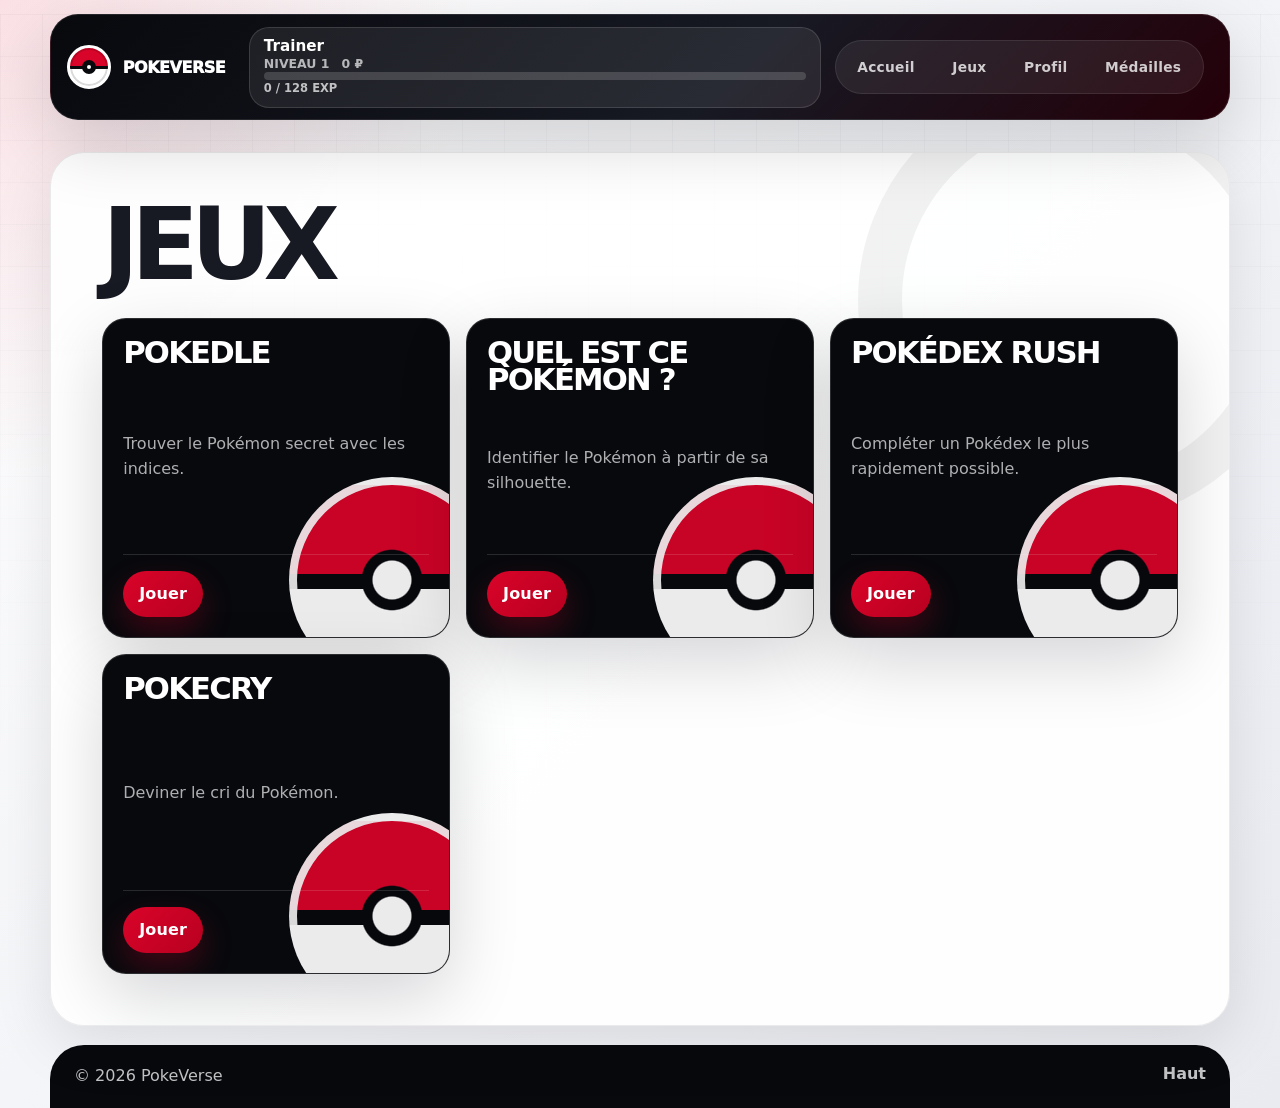
==== commit 339ef31a: "Add theme shop and pokedollars" ====
--- a/index.html
+++ b/index.html
@@ -6,6 +6,7 @@
   <title>PokeVerse</title>
   <meta name="description" content="Hub de jeux Pokémon." />
   <link rel="stylesheet" href="css/style.css" />
+  <script src="js/themes.js" defer></script>
   <script src="js/playerProgress.js" defer></script>
   <script src="js/main.js" defer></script>
 </head>
@@ -25,6 +26,7 @@
       <a href="index.html" data-nav-link>Accueil</a>
       <a href="#games" data-nav-link>Jeux</a>
       <a href="profile.html" data-nav-link>Profil</a>
+      <a href="medals.html" data-nav-link>Médailles</a>
     </nav>
   </header>
 
--- a/css/style.css
+++ b/css/style.css
@@ -1,28 +1,50 @@
 :root {
-  --red: #e10620;
-  --red-dark: #9c0014;
-  --black: #101014;
-  --ink: #1c1c22;
+  --red: #d90429;
+  --red-600: #b80020;
+  --red-700: #8f0018;
+  --black: #08090d;
+  --ink: #171923;
+  --ink-2: #2a2d38;
+  --muted: #717480;
+  --line: #e2e4ea;
+  --paper: #f4f5f8;
   --white: #ffffff;
-  --paper: #f7f7f8;
-  --line: #101014;
-  --muted: #696971;
-  --radius-lg: 28px;
-  --radius-md: 18px;
-  --shadow: 0 18px 44px rgba(16, 16, 20, .14);
-  --max-width: 1160px;
+  --body-glow: rgba(217, 4, 41, .12);
+  --body-start: #ffffff;
+  --body-end: #e9ebf1;
+  --header-end: #250009;
+  --grid-line: rgba(8, 9, 13, .035);
+  --panel-bg: rgba(255,255,255,.92);
+  --soft-surface: #f7f8fb;
+  --input-border: #d5d8e1;
+  --scrollbar-track: #eceef4;
+  --scrollbar-thumb: #b9bdc9;
+  --success: #139b5f;
+  --warning: #f08a18;
+  --danger: #d90429;
+  --radius-xl: 34px;
+  --radius-lg: 24px;
+  --radius-md: 16px;
+  --radius-sm: 10px;
+  --shadow-soft: 0 18px 60px rgba(8, 9, 13, .10);
+  --shadow-panel: 0 24px 70px rgba(8, 9, 13, .16);
+  --max-width: 1180px;
+  --ease: cubic-bezier(.2, .8, .2, 1);
 }
 
 * { box-sizing: border-box; }
 html { scroll-behavior: smooth; }
 body {
   margin: 0;
-  font-family: Inter, Arial, Helvetica, sans-serif;
-  color: var(--black);
-  background: var(--paper);
+  min-height: 100vh;
+  font-family: Inter, ui-sans-serif, system-ui, -apple-system, BlinkMacSystemFont, "Segoe UI", Arial, sans-serif;
+  color: var(--ink);
+  background:
+    radial-gradient(circle at 0 0, var(--body-glow), transparent 30rem),
+    linear-gradient(135deg, var(--body-start) 0%, var(--paper) 46%, var(--body-end) 100%);
   opacity: 0;
-  transform: translateY(10px);
-  transition: opacity .22s ease, transform .22s ease;
+  transform: translateY(8px);
+  transition: opacity .28s var(--ease), transform .28s var(--ease);
 }
 body.is-loaded { opacity: 1; transform: translateY(0); }
 body.is-leaving { opacity: 0; transform: translateY(-8px); }
@@ -31,11 +53,19 @@
   position: fixed;
   inset: 0;
   z-index: -1;
-  background:
-    radial-gradient(circle at top left, rgba(225, 6, 32, .08), transparent 32rem),
-    var(--paper);
+  background-image:
+    linear-gradient(var(--grid-line) 1px, transparent 1px),
+    linear-gradient(90deg, var(--grid-line) 1px, transparent 1px);
+  background-size: 42px 42px;
+  mask-image: linear-gradient(to bottom, rgba(0,0,0,.75), transparent 72%);
 }
 a { color: inherit; }
+button, input { font: inherit; }
+::selection { background: var(--red); color: var(--white); }
+::-webkit-scrollbar { width: 12px; height: 12px; }
+::-webkit-scrollbar-track { background: var(--scrollbar-track); }
+::-webkit-scrollbar-thumb { background: var(--scrollbar-thumb); border: 3px solid var(--scrollbar-track); border-radius: 999px; }
+::-webkit-scrollbar-thumb:hover { background: var(--red); }
 
 .skip-link, .sr-only {
   position: absolute;
@@ -48,370 +78,562 @@
   width: auto;
   height: auto;
   clip: auto;
-  z-index: 10;
-  padding: .75rem 1rem;
+  z-index: 20;
+  top: 1rem;
+  left: 1rem;
+  padding: .85rem 1rem;
   background: var(--white);
-  border: 3px solid var(--black);
+  border: 2px solid var(--black);
+  border-radius: var(--radius-sm);
 }
 
 .site-header {
   position: sticky;
-  top: 0;
-  z-index: 5;
-  display: flex;
-  align-items: center;
-  justify-content: space-between;
+  top: 14px;
+  z-index: 10;
+  display: grid;
+  grid-template-columns: auto minmax(260px, 1fr) auto auto;
+  align-items: center;
+  gap: .85rem;
   max-width: var(--max-width);
-  margin: 0 auto;
-  padding: 1rem clamp(1rem, 3vw, 1.5rem);
-  background: var(--black);
+  margin: 14px auto 0;
+  padding: .72rem;
   color: var(--white);
-  border: 1px solid rgba(255, 255, 255, .1);
-  border-top: 0;
-  border-radius: 0 0 var(--radius-lg) var(--radius-lg);
-  box-shadow: 0 14px 34px rgba(16, 16, 20, .2);
-}
-.brand, .primary-nav { display: flex; align-items: center; }
+  background: linear-gradient(135deg, var(--black), #171923 58%, var(--header-end));
+  border: 1px solid rgba(255, 255, 255, .10);
+  border-radius: 28px;
+  box-shadow: var(--shadow-panel);
+}
 .brand {
-  gap: .65rem;
-  font-size: 1.15rem;
-  font-weight: 900;
-  text-decoration: none;
-  letter-spacing: .04em;
-  text-transform: uppercase;
-}
-.brand-mark {
-  width: 32px;
-  height: 32px;
-  display: inline-block;
-  background: linear-gradient(var(--red) 0 46%, var(--black) 46% 55%, var(--white) 55%);
-  border: 2px solid var(--white);
-  border-radius: 10px;
-}
-.primary-nav { gap: .25rem; }
-.primary-nav a {
-  padding: .65rem .85rem;
-  border: 1px solid transparent;
-  border-radius: 999px;
+  display: inline-flex;
+  align-items: center;
+  gap: .72rem;
+  min-height: 48px;
+  padding: 0 .65rem 0 .3rem;
+  font-weight: 950;
+  letter-spacing: -.03em;
   text-decoration: none;
   text-transform: uppercase;
-  letter-spacing: .04em;
-}
-.primary-nav a:hover { background: var(--red); border-color: var(--red); }
+}
+.brand-mark {
+  position: relative;
+  width: 44px;
+  height: 44px;
+  display: inline-block;
+  overflow: hidden;
+  background: linear-gradient(var(--red) 0 48%, var(--black) 48% 56%, var(--white) 56%);
+  border: 3px solid var(--white);
+  border-radius: 50%;
+  box-shadow: inset 0 0 0 2px rgba(8,9,13,.15);
+}
+.brand-mark::after {
+  content: '';
+  position: absolute;
+  inset: 12px;
+  background: var(--white);
+  border: 5px solid var(--black);
+  border-radius: 50%;
+}
+.primary-nav {
+  justify-self: center;
+  display: inline-flex;
+  align-items: center;
+  gap: .35rem;
+  padding: .35rem;
+  background: rgba(255, 255, 255, .07);
+  border: 1px solid rgba(255, 255, 255, .09);
+  border-radius: 999px;
+}
+.primary-nav a {
+  padding: .75rem 1rem;
+  border-radius: 999px;
+  color: rgba(255,255,255,.78);
+  font-size: .86rem;
+  font-weight: 850;
+  letter-spacing: .02em;
+  text-decoration: none;
+  transition: background .22s var(--ease), color .22s var(--ease), transform .22s var(--ease);
+}
+.primary-nav a:hover,
+.primary-nav a:focus-visible {
+  color: var(--white);
+  background: var(--red);
+  outline: 0;
+  transform: translateY(-1px);
+}
 .nav-toggle { display: none; }
+.header-profile {
+  display: grid;
+  grid-template-columns: auto 1fr;
+  gap: .08rem .75rem;
+  min-width: 220px;
+  padding: .72rem .85rem;
+  color: var(--white);
+  text-decoration: none;
+  background: rgba(255,255,255,.08);
+  border: 1px solid rgba(255,255,255,.13);
+  border-radius: 20px;
+  transition: background .22s var(--ease), transform .22s var(--ease);
+}
+.header-profile:hover { background: rgba(255,255,255,.13); transform: translateY(-1px); }
+.header-profile strong { grid-column: 1 / -1; font-size: .95rem; line-height: 1; }
+.header-profile > span:not(.exp-value) { color: rgba(255,255,255,.68); font-size: .78rem; font-weight: 800; text-transform: uppercase; }
 
 main, .site-footer { max-width: var(--max-width); margin: 0 auto; }
-.section-band, .section-block, .section-cta, .info-strip {
-  background: var(--white);
-  border: 1px solid rgba(16, 16, 20, .08);
-  border-radius: var(--radius-lg);
-  box-shadow: var(--shadow);
-}
-.hero, .placeholder-hero {
-  display: grid;
-  grid-template-columns: minmax(0, 1.25fr) minmax(280px, .75fr);
-  min-height: 560px;
-}
-.hero-copy, .placeholder-hero > div:first-child { padding: clamp(2rem, 6vw, 5rem); }
-.eyebrow {
-  margin: 0 0 .65rem;
-  color: var(--red);
-  font-size: .9rem;
-  letter-spacing: .14em;
-  text-transform: uppercase;
-}
+main { padding: clamp(1rem, 3vw, 2rem) 0 0; }
 h1, h2, h3, p { margin-top: 0; }
-h1 { max-width: 790px; font-size: clamp(2.4rem, 6vw, 5.4rem); line-height: .95; text-transform: uppercase; }
-h2 { font-size: clamp(1.7rem, 3.5vw, 3rem); line-height: .95; text-transform: uppercase; }
-h3 { font-size: 2rem; line-height: .95; text-transform: uppercase; }
-p { font-family: Arial, Helvetica, sans-serif; line-height: 1.55; }
-.hero-subtitle { max-width: 630px; font-size: 1.1rem; }
-.hero-actions { display: flex; flex-wrap: wrap; gap: .75rem; margin-top: 1.5rem; }
-.btn, .square-btn {
-  display: inline-flex;
-  align-items: center;
-  justify-content: center;
-  border: 3px solid var(--black);
-  box-shadow: 5px 5px 0 var(--black);
-  font-weight: 900;
-  text-decoration: none;
-  text-transform: uppercase;
-  letter-spacing: .05em;
-  cursor: pointer;
-}
-.btn { min-height: 48px; padding: .85rem 1.15rem; }
-.btn-primary { background: var(--red); color: var(--white); }
-.btn-ghost { background: var(--white); color: var(--black); }
-.btn:hover, .square-btn:hover { transform: translate(2px, 2px); box-shadow: 3px 3px 0 var(--black); }
-.hero-panel {
-  display: grid;
-  align-content: space-between;
-  padding: 1.2rem;
-  background: var(--red);
-  color: var(--white);
-  border-left: 4px solid var(--black);
-}
-.panel-topline { border: 3px solid var(--white); padding: .75rem; text-transform: uppercase; letter-spacing: .12em; }
-.pokeball-emblem {
-  width: min(72vw, 300px);
+h1 { margin-bottom: 1.25rem; font-size: clamp(2.75rem, 8vw, 6.2rem); line-height: .82; letter-spacing: -.08em; text-transform: uppercase; }
+h2 { font-size: clamp(1.6rem, 3.3vw, 3rem); line-height: .9; letter-spacing: -.06em; text-transform: uppercase; }
+h3 { margin-bottom: .65rem; font-size: clamp(1.55rem, 2.4vw, 2.25rem); line-height: .9; letter-spacing: -.06em; text-transform: uppercase; }
+p { color: var(--muted); line-height: 1.55; }
+
+.section-block, .section-band {
+  background: var(--panel-bg);
+  border: 1px solid rgba(8, 9, 13, .08);
+  border-radius: var(--radius-xl);
+  box-shadow: var(--shadow-soft);
+}
+.section-block { padding: clamp(1.2rem, 4vw, 3.2rem); }
+.games-section {
+  position: relative;
+  min-height: calc(100vh - 190px);
+  overflow: hidden;
+}
+.games-section::after {
+  content: '';
+  position: absolute;
+  right: clamp(-90px, -6vw, -30px);
+  top: clamp(-90px, -6vw, -30px);
+  width: min(44vw, 360px);
   aspect-ratio: 1;
-  margin: 1rem auto;
-  background: radial-gradient(circle, var(--white) 0 16%, var(--black) 17% 24%, transparent 25%), linear-gradient(var(--red) 0 47%, var(--black) 47% 54%, var(--white) 54%);
-  border: 8px solid var(--black);
-}
-.stat-grid { display: grid; grid-template-columns: repeat(2, 1fr); gap: .5rem; margin: 0; }
-.stat-grid div { border: 3px solid var(--white); padding: .75rem; }
-dt { font-family: Arial, sans-serif; font-size: .72rem; text-transform: uppercase; opacity: .8; }
-dd { margin: .2rem 0 0; font-size: 1.25rem; }
-.section-block { padding: clamp(1.25rem, 4vw, 3rem); }
-.games-section { margin-top: clamp(1rem, 3vw, 2rem); min-height: calc(100vh - 180px); }
-.row-heading, .section-cta { display: flex; align-items: center; justify-content: space-between; gap: 1rem; }
-.carousel-controls { display: flex; gap: .55rem; }
-.square-btn { width: 48px; height: 48px; background: var(--white); font-size: 2rem; }
-.carousel-shell { overflow: hidden; margin-top: 1rem; }
-.game-carousel {
-  display: grid;
-  grid-auto-flow: column;
-  grid-auto-columns: minmax(280px, 360px);
+  border: clamp(18px, 4vw, 44px) solid rgba(8,9,13,.05);
+  border-radius: 50%;
+  pointer-events: none;
+}
+.section-heading { position: relative; z-index: 1; }
+.games-grid {
+  position: relative;
+  z-index: 1;
+  display: grid;
+  grid-template-columns: repeat(auto-fit, minmax(260px, 1fr));
   gap: 1rem;
-  overflow-x: auto;
-  padding: .25rem .25rem 1rem;
-  scroll-snap-type: x mandatory;
+  margin-top: clamp(1rem, 3vw, 2rem);
 }
 .game-card {
-  min-height: 300px;
+  position: relative;
+  min-height: 320px;
   display: flex;
   flex-direction: column;
   justify-content: space-between;
-  padding: 1rem;
-  border: 1px solid rgba(16, 16, 20, .12);
-  border-radius: var(--radius-md);
-  background: var(--white);
-  box-shadow: var(--shadow);
-  scroll-snap-align: start;
-}
-.game-card.compact { min-height: 250px; box-shadow: var(--shadow); }
-.card-status { width: max-content; max-width: 100%; padding: .35rem .55rem; border: 2px solid var(--black); background: var(--black); color: var(--white); text-transform: uppercase; }
-.card-footer { display: flex; align-items: center; justify-content: space-between; gap: .75rem; border-top: 1px solid rgba(16, 16, 20, .14); padding-top: .75rem; }
-.card-footer span { color: var(--red); text-transform: uppercase; }
-.card-footer a { font-weight: 900; text-transform: uppercase; }
-.accent-red { background: linear-gradient(135deg, var(--white) 0 64%, #ffd7dc 64%); }
-.accent-black { background: var(--black); color: var(--white); }
-.accent-black .card-status, .accent-black .card-footer { border-color: var(--white); }
-.accent-white { background: repeating-linear-gradient(135deg, var(--white) 0 12px, #ececec 12px 24px); }
-.accent-red-dark { background: var(--red-dark); color: var(--white); }
-.accent-mono { background: linear-gradient(90deg, var(--white) 0 50%, #dedede 50%); }
-.section-cta { padding: 1.5rem clamp(1rem, 3vw, 2rem); background: var(--black); color: var(--white); }
-.games-grid { display: grid; grid-template-columns: repeat(auto-fit, minmax(230px, 1fr)); gap: 1rem; margin-top: 1rem; }
-.info-strip { display: grid; grid-template-columns: .9fr 1.1fr; gap: 1rem; padding: 1.5rem clamp(1rem, 3vw, 2rem); }
-.info-strip.inverted { background: var(--red); color: var(--white); }
-.info-strip.inverted .eyebrow { color: var(--white); }
+  overflow: hidden;
+  padding: 1.25rem;
+  background: var(--black);
+  color: var(--white);
+  border: 1px solid rgba(255,255,255,.14);
+  border-radius: var(--radius-lg);
+  box-shadow: var(--shadow-panel);
+  transition: transform .24s var(--ease), box-shadow .24s var(--ease);
+}
+.game-card::before {
+  content: '';
+  position: absolute;
+  right: -46px;
+  bottom: -46px;
+  width: 190px;
+  aspect-ratio: 1;
+  background:
+    radial-gradient(circle, var(--white) 0 14%, var(--black) 15% 22%, transparent 23%),
+    linear-gradient(var(--red) 0 47%, var(--black) 47% 55%, var(--white) 55%);
+  border: 8px solid var(--panel-bg);
+  border-radius: 50%;
+  opacity: .92;
+}
+.game-card:hover { transform: translateY(-6px); box-shadow: 0 30px 90px rgba(8,9,13,.22); }
+.game-card p { max-width: 20rem; color: rgba(255,255,255,.68); }
+.card-footer {
+  position: relative;
+  z-index: 1;
+  display: flex;
+  align-items: center;
+  justify-content: space-between;
+  gap: .75rem;
+  padding-top: 1rem;
+  border-top: 1px solid rgba(255,255,255,.13);
+}
+.card-footer a, .card-footer span, .btn {
+  display: inline-flex;
+  align-items: center;
+  justify-content: center;
+  min-height: 46px;
+  padding: .78rem 1rem;
+  border: 0;
+  border-radius: 999px;
+  font-weight: 900;
+  letter-spacing: .01em;
+  text-decoration: none;
+  cursor: pointer;
+  transition: transform .2s var(--ease), box-shadow .2s var(--ease), background .2s var(--ease), opacity .2s var(--ease);
+}
+.card-footer a, .btn-primary { color: var(--white); background: linear-gradient(135deg, var(--red), var(--red-600)); box-shadow: 0 14px 30px rgba(217,4,41,.26); }
+.btn-ghost { color: var(--ink); background: #eef0f5; }
+.card-footer a:hover, .btn:hover:not(:disabled) { transform: translateY(-2px); }
+.btn:disabled { cursor: not-allowed; opacity: .45; box-shadow: none; }
+
+.exp-bar {
+  position: relative;
+  width: 100%;
+  height: 18px;
+  overflow: hidden;
+  background: #e5e8ef;
+  border-radius: 999px;
+}
+.exp-bar span {
+  display: block;
+  height: 100%;
+  background: linear-gradient(90deg, var(--red), #ff4d5f);
+  border-radius: inherit;
+  transition: width .65s var(--ease);
+}
+.exp-bar-mini { grid-column: 1 / -1; height: 8px; background: rgba(255,255,255,.16); }
+.exp-value { color: var(--muted); font-size: .86rem; font-weight: 900; }
+.header-profile .exp-value { grid-column: 1 / -1; color: rgba(255,255,255,.72); font-size: .72rem; }
+
 .site-footer {
   display: flex;
   justify-content: space-between;
   gap: 1rem;
+  margin-top: 1.2rem;
+  padding: 1.2rem clamp(1rem, 3vw, 1.5rem);
+  color: rgba(255,255,255,.76);
+  background: var(--black);
+  border-radius: var(--radius-xl) var(--radius-xl) 0 0;
+}
+.site-footer p { margin: 0; color: inherit; }
+.site-footer a { font-weight: 850; text-decoration: none; }
+
+input[type="text"], input[type="search"], .pokedle-input, .profile-form input {
+  min-height: 50px;
+  padding: .85rem 1rem;
+  color: var(--ink);
+  background: var(--white);
+  border: 1px solid var(--input-border);
+  border-radius: 16px;
+  box-shadow: 0 1px 0 rgba(8,9,13,.05);
+  outline: 0;
+  transition: border-color .18s var(--ease), box-shadow .18s var(--ease), transform .18s var(--ease);
+}
+input:focus-visible {
+  border-color: var(--red);
+  box-shadow: 0 0 0 4px rgba(217,4,41,.12);
+}
+
+.profile-page { min-height: calc(100vh - 190px); }
+.profile-form { display: flex; flex-wrap: wrap; align-items: end; gap: .75rem; margin-bottom: 1.5rem; }
+.profile-form label { flex-basis: 100%; color: var(--muted); font-size: .78rem; font-weight: 900; text-transform: uppercase; }
+.profile-form input { flex: 1 1 250px; }
+.profile-grid { display: grid; grid-template-columns: repeat(auto-fit, minmax(280px, 1fr)); gap: 1rem; }
+.profile-card { padding: 1.2rem; background: var(--white); border: 1px solid rgba(8,9,13,.08); border-radius: var(--radius-lg); box-shadow: 0 12px 34px rgba(8,9,13,.07); }
+.profile-stats { display: grid; gap: .7rem; margin: 0; }
+.profile-stats div { display: grid; gap: .3rem; padding: .9rem; background: var(--soft-surface); border: 1px solid #e7e9f0; border-radius: 16px; }
+dt { color: var(--muted); font-size: .74rem; font-weight: 900; letter-spacing: .04em; text-transform: uppercase; }
+dd { margin: 0; font-size: 1.35rem; font-weight: 950; }
+
+.pokedle-page { display: grid; gap: 1rem; min-height: calc(100vh - 190px); }
+.pokedle-hero { padding: clamp(1.2rem, 4vw, 3.2rem); }
+.pokedle-start { display: grid; gap: 1rem; margin-bottom: 1.2rem; }
+.pokedle-generations {
+  display: grid;
+  grid-template-columns: repeat(auto-fit, minmax(170px, 1fr));
+  gap: .7rem;
+  margin: 0;
+  padding: 1rem;
+  border: 1px solid #dde0e8;
+  border-radius: var(--radius-lg);
+}
+.pokedle-generations legend { padding: 0 .5rem; color: var(--muted); font-size: .78rem; font-weight: 900; text-transform: uppercase; }
+.pokedle-generation {
+  display: flex;
+  align-items: center;
+  gap: .65rem;
+  min-height: 48px;
+  padding: .68rem .78rem;
+  background: var(--white);
+  border: 1px solid #dfe2ea;
+  border-radius: 14px;
+  font-weight: 850;
+  transition: border-color .18s var(--ease), transform .18s var(--ease), background .18s var(--ease);
+}
+.pokedle-generation:hover { transform: translateY(-1px); border-color: #c8ccd7; }
+.pokedle-generation input { width: 18px; height: 18px; accent-color: var(--red); }
+.pokedle-exp, .pokedle-error, .pokedle-status { font-weight: 850; }
+.pokedle-error { color: var(--danger); }
+.pokedle-form { display: flex; flex-wrap: wrap; gap: .75rem; max-width: 820px; }
+.pokedle-input { flex: 1 1 280px; }
+.pokedle-input:disabled { background: var(--scrollbar-track); cursor: wait; }
+.pokedle-status { min-height: 1.5rem; margin: 1rem 0 0; color: var(--muted); }
+.pokedle-table-section h2 { margin-bottom: 1rem; }
+.pokedle-table-wrap { overflow-x: auto; padding: .25rem .25rem .75rem; }
+.pokedle-table { width: 100%; min-width: 920px; border-collapse: separate; border-spacing: 0 .55rem; }
+.pokedle-table th {
+  padding: .78rem .9rem;
+  color: rgba(255,255,255,.78);
+  background: var(--black);
+  font-size: .74rem;
+  letter-spacing: .05em;
+  text-align: left;
+  text-transform: uppercase;
+}
+.pokedle-table th:first-child { border-radius: 14px 0 0 14px; }
+.pokedle-table th:last-child { border-radius: 0 14px 14px 0; }
+.pokedle-table td {
+  padding: .78rem .9rem;
+  text-align: left;
+  vertical-align: middle;
+  border-top: 1px solid rgba(8,9,13,.07);
+  border-bottom: 1px solid rgba(8,9,13,.07);
+}
+.pokedle-table tr { animation: rowIn .24s var(--ease); }
+.pokedle-table td:first-child { border-left: 1px solid rgba(8,9,13,.07); border-radius: 16px 0 0 16px; }
+.pokedle-table td:last-child { border-right: 1px solid rgba(8,9,13,.07); border-radius: 0 16px 16px 0; }
+.pokedle-cell { min-width: 112px; color: var(--white); font-weight: 900; }
+.pokedle-cell.is-correct { background: var(--success); }
+.pokedle-cell.is-misplaced { background: var(--warning); color: var(--black); }
+.pokedle-cell.is-wrong { background: var(--danger); }
+.pokedle-cell-value { display: block; font-size: .98rem; }
+.pokedle-marker { display: block; margin-top: .18rem; font-size: 1rem; line-height: 1; opacity: .9; }
+.pokedle-win {
+  margin-top: 1.3rem;
+  max-width: 620px;
   padding: 1.2rem;
   background: var(--black);
   color: var(--white);
-  border: 1px solid rgba(255, 255, 255, .1);
-  border-radius: var(--radius-lg) var(--radius-lg) 0 0;
-}
-.site-footer p { margin: 0; }
-.placeholder-page { min-height: calc(100vh - 150px); }
-.coming-card {
-  display: grid;
-  place-content: center;
-  gap: 1rem;
-  padding: 2rem;
-  background: var(--red);
-  color: var(--white);
-  border-left: 4px solid var(--black);
-  text-align: center;
-}
-.coming-card span { font-size: clamp(3rem, 8vw, 7rem); line-height: .85; }
-.coming-card strong { border: 4px solid var(--white); padding: .75rem; font-size: 2rem; }
-
-@media (max-width: 760px) {
-  .site-header { align-items: flex-start; }
+  border-radius: var(--radius-lg);
+  box-shadow: var(--shadow-panel);
+}
+.pokedle-win h2 { margin-bottom: .75rem; }
+.pokedle-win p { margin-bottom: .45rem; color: rgba(255,255,255,.72); font-weight: 800; }
+.pokedle-win [data-pokedle-exp-gain] span { display: block; }
+
+@keyframes rowIn {
+  from { opacity: 0; transform: translateY(-8px); }
+  to { opacity: 1; transform: translateY(0); }
+}
+
+@media (max-width: 860px) {
+  body { background-size: auto; }
+  .site-header {
+    top: 8px;
+    grid-template-columns: 1fr auto;
+    margin: 8px .75rem 0;
+    border-radius: 24px;
+  }
+  .header-profile { grid-column: 1 / -1; grid-row: 2; min-width: 0; }
   .nav-toggle {
     display: inline-grid;
     gap: 4px;
-    padding: .55rem;
+    place-content: center;
+    width: 48px;
+    height: 48px;
     background: var(--red);
-    border: 2px solid var(--white);
+    border: 0;
+    border-radius: 16px;
   }
-  .nav-toggle span:not(.sr-only) { width: 24px; height: 3px; background: var(--white); }
+  .nav-toggle span:not(.sr-only) { width: 22px; height: 2px; background: var(--white); border-radius: 999px; }
   .primary-nav {
-    position: absolute;
-    top: 100%;
-    left: 0;
-    right: 0;
+    grid-column: 1 / -1;
     display: none;
+    justify-self: stretch;
     flex-direction: column;
     align-items: stretch;
-    background: var(--black);
-    border: 4px solid var(--black);
+    border-radius: 20px;
   }
-  .primary-nav.is-open { display: flex; }
-  .primary-nav a { border-top: 2px solid var(--white); }
-  .hero, .placeholder-hero, .info-strip { grid-template-columns: 1fr; }
-  .hero-panel, .coming-card { border-left: 0; border-top: 4px solid var(--black); }
-  .row-heading, .section-cta, .site-footer { align-items: flex-start; flex-direction: column; }
-  .game-carousel { grid-auto-columns: minmax(250px, 82vw); }
-  .stat-grid { grid-template-columns: 1fr; }
-}
-
-.pokedle-page { min-height: calc(100vh - 150px); }
-.pokedle-hero { padding: clamp(1rem, 4vw, 3rem); }
-.pokedle-start { margin-bottom: 1.25rem; }
-.pokedle-generations {
-  display: grid;
-  grid-template-columns: repeat(auto-fit, minmax(170px, 1fr));
-  gap: .75rem;
-  max-width: 820px;
-  margin: 0 0 1rem;
-  padding: 1rem;
-  border: 3px solid var(--black);
-}
-.pokedle-generations legend { padding: 0 .5rem; text-transform: uppercase; }
-.pokedle-generation {
-  display: flex;
-  align-items: center;
-  gap: .5rem;
-  min-height: 44px;
-  padding: .55rem .7rem;
-  border: 3px solid var(--black);
-  background: var(--white);
-  font-family: Arial, Helvetica, sans-serif;
-  font-weight: 900;
-}
-.pokedle-generation input { width: 18px; height: 18px; accent-color: var(--red); }
-.pokedle-exp, .pokedle-error { font-weight: 900; }
-.pokedle-error { color: var(--red); }
-.pokedle-form { display: flex; flex-wrap: wrap; gap: .75rem; max-width: 720px; }
-.pokedle-input {
-  min-height: 48px;
-  flex: 1 1 250px;
-  padding: .75rem 1rem;
-  border: 3px solid var(--black);
-  box-shadow: 5px 5px 0 var(--black);
-  font: 900 1rem Arial, Helvetica, sans-serif;
-}
-.pokedle-input:disabled { background: #e6e2da; cursor: wait; }
-.pokedle-status { min-height: 1.5rem; margin: 1rem 0 0; font-weight: 700; }
-.pokedle-table-section h2 { margin-bottom: 1rem; }
-.pokedle-table-wrap { overflow-x: auto; padding: .25rem .25rem .75rem; }
-.pokedle-table { width: 100%; min-width: 880px; border-collapse: separate; border-spacing: .5rem; }
-.pokedle-table th,
-.pokedle-table td {
-  border: 3px solid var(--black);
-  padding: .75rem;
-  background: var(--white);
-  text-align: center;
-  text-transform: uppercase;
-  box-shadow: 4px 4px 0 var(--black);
-}
-.pokedle-table th { background: var(--black); color: var(--white); }
-.pokedle-cell { min-width: 105px; }
-.pokedle-cell.is-correct { background: #1f9d55; color: var(--white); }
-.pokedle-cell.is-misplaced { background: #f59e0b; color: var(--black); }
-.pokedle-cell.is-wrong { background: var(--red); color: var(--white); }
-.pokedle-cell-value { display: block; font-size: 1.05rem; }
-.pokedle-marker { display: block; margin-top: .25rem; font-size: 1.2rem; line-height: 1; }
-.pokedle-win {
-  margin-top: 1.5rem;
-  max-width: 520px;
-  padding: 1rem;
-  border: 1px solid rgba(16, 16, 20, .12);
-  border-radius: var(--radius-md);
-  background: var(--white);
-  box-shadow: var(--shadow);
-}
-.pokedle-win h2 { margin-bottom: .75rem; }
-.pokedle-win p { margin-bottom: .5rem; font-weight: 700; text-transform: uppercase; }
-
-@media (max-width: 760px) {
-  .pokedle-form .btn { width: 100%; }
-}
-
-.header-profile {
-  display: grid;
-  gap: .2rem;
-  min-width: 170px;
-  padding: .45rem .65rem;
-  border: 2px solid var(--white);
-  color: var(--white);
-  text-decoration: none;
-  font-family: Arial, Helvetica, sans-serif;
-  font-size: .78rem;
-}
-.header-profile strong,
-.header-profile span { display: block; }
-.exp-bar {
-  width: 100%;
-  height: 18px;
-  border: 3px solid var(--black);
-  background: #e6e2da;
-}
-.exp-bar span {
-  display: block;
-  height: 100%;
-  background: var(--red);
-}
-.exp-bar-mini {
-  height: 10px;
-  border: 1px solid var(--white);
-  background: var(--black);
-}
-.exp-bar-mini span { background: var(--white); }
-.exp-value { font-family: Arial, Helvetica, sans-serif; font-weight: 900; }
-.profile-page h1 { margin-bottom: 1rem; }
-.profile-form {
+  .primary-nav.is-open { display: flex; animation: rowIn .18s var(--ease); }
+  .primary-nav a { text-align: center; }
+  main, .site-footer { margin-inline: .75rem; }
+  h1 { font-size: clamp(2.5rem, 18vw, 4.7rem); }
+  .games-grid { grid-template-columns: 1fr; }
+  .game-card { min-height: 260px; }
+  .profile-form .btn, .pokedle-form .btn { width: 100%; }
+  .site-footer { flex-direction: column; }
+}
+
+.silhouette-page { display: grid; gap: 1rem; min-height: calc(100vh - 190px); }
+.silhouette-hero { padding: clamp(1.2rem, 4vw, 3.2rem); }
+.silhouette-modes {
   display: flex;
   flex-wrap: wrap;
-  align-items: end;
-  gap: .75rem;
-  margin-bottom: 1.5rem;
-}
-.profile-form label {
-  flex-basis: 100%;
-  font-family: Arial, Helvetica, sans-serif;
-  font-weight: 900;
+  gap: .7rem;
+  margin: 0;
+  padding: 1rem;
+  border: 1px solid #dde0e8;
+  border-radius: var(--radius-lg);
+}
+.silhouette-modes legend { padding: 0 .5rem; color: var(--muted); font-size: .78rem; font-weight: 900; text-transform: uppercase; }
+.silhouette-game { display: grid; gap: 1rem; }
+.silhouette-score { justify-self: start; padding: .75rem 1rem; color: var(--white); background: var(--black); border-radius: 999px; font-weight: 950; }
+.silhouette-frame {
+  display: grid;
+  place-items: center;
+  min-height: clamp(260px, 44vw, 460px);
+  padding: clamp(1rem, 4vw, 2rem);
+  background: var(--white);
+  border: 1px solid #dde0e8;
+  border-radius: var(--radius-xl);
+}
+.silhouette-frame img {
+  width: min(72vw, 360px);
+  height: min(72vw, 360px);
+  object-fit: contain;
+  filter: brightness(0) saturate(0);
+  user-select: none;
+  pointer-events: none;
+}
+.silhouette-choices { display: grid; grid-template-columns: repeat(auto-fit, minmax(180px, 1fr)); gap: .75rem; max-width: 820px; }
+.silhouette-choices .btn { width: 100%; }
+
+.pokedex-rush-page { display: grid; gap: 1rem; min-height: calc(100vh - 190px); }
+.pokedex-rush-hero { padding: clamp(1.2rem, 4vw, 3.2rem); }
+.pokedex-rush-start, .pokedex-rush-game { display: grid; gap: 1rem; }
+.pokedex-rush-options {
+  display: grid;
+  grid-template-columns: repeat(auto-fit, minmax(150px, 1fr));
+  gap: .7rem;
+  margin: 0;
+  padding: 1rem;
+  border: 1px solid #dde0e8;
+  border-radius: var(--radius-lg);
+}
+.pokedex-rush-options legend { padding: 0 .5rem; color: var(--muted); font-size: .78rem; font-weight: 900; text-transform: uppercase; }
+.pokedex-rush-option {
+  display: flex;
+  align-items: center;
+  gap: .65rem;
+  min-height: 48px;
+  padding: .68rem .78rem;
+  background: var(--white);
+  border: 1px solid #dfe2ea;
+  border-radius: 14px;
+  font-weight: 850;
+}
+.pokedex-rush-option input { width: 18px; height: 18px; accent-color: var(--red); }
+.pokedex-rush-summary {
+  display: grid;
+  gap: .55rem;
+  max-width: 620px;
+  padding: 1rem;
+  background: var(--white);
+  border: 1px solid #dde0e8;
+  border-radius: var(--radius-lg);
+}
+.pokedex-rush-summary h2, .pokedex-rush-summary p { margin: 0; }
+.pokedex-rush-summary p { font-weight: 850; }
+.pokedex-rush-bar {
+  height: 18px;
+  overflow: hidden;
+  background: #e5e8ef;
+  border-radius: 999px;
+}
+.pokedex-rush-bar span {
+  display: block;
+  width: 0;
+  height: 100%;
+  background: linear-gradient(90deg, var(--red), #ff4d5f);
+  border-radius: inherit;
+  transition: width .35s var(--ease);
+}
+.pokedex-rush-form { display: flex; flex-wrap: wrap; gap: .75rem; max-width: 920px; }
+.pokedex-rush-input { flex: 1 1 280px; }
+.pokedex-rush-error { min-height: 1.5rem; margin: 0; color: var(--danger); font-weight: 850; }
+.pokedex-rush-results-head { display: flex; align-items: end; justify-content: space-between; gap: 1rem; margin-bottom: 1rem; }
+.pokedex-rush-results-head h2, .pokedex-rush-results-head p { margin: 0; }
+.pokedex-rush-results-head p { font-weight: 900; }
+.pokedex-rush-grid { display: grid; grid-template-columns: repeat(auto-fit, minmax(150px, 1fr)); gap: .55rem; }
+.pokedex-rush-grid span { padding: .7rem .85rem; background: var(--soft-surface); border: 1px solid #e7e9f0; border-radius: 14px; font-weight: 850; }
+.pokedex-rush-win {
+  display: flex;
+  flex-wrap: wrap;
+  gap: .7rem;
+  margin-top: 1rem;
+  max-width: 680px;
+  padding: 1.2rem;
+  background: var(--black);
+  color: var(--white);
+  border-radius: var(--radius-lg);
+  box-shadow: var(--shadow-panel);
+}
+.pokedex-rush-win h2, .pokedex-rush-win p { flex-basis: 100%; margin-bottom: 0; }
+.pokedex-rush-win p { color: rgba(255,255,255,.72); font-weight: 800; }
+
+@media (max-width: 860px) {
+  .pokedex-rush-form .btn { width: 100%; }
+  .pokedex-rush-results-head { align-items: start; flex-direction: column; }
+}
+.pokedex-rush-game[hidden], .pokedex-rush-win[hidden], .pokedex-rush-results[hidden], .pokedex-rush-start[hidden] { display: none; }
+.pokedex-rush-table-wrap { overflow-x: auto; }
+.pokedex-rush-table { width: 100%; border-collapse: separate; border-spacing: 0 .45rem; }
+.pokedex-rush-table th {
+  padding: .78rem .9rem;
+  color: rgba(255,255,255,.78);
+  background: var(--black);
+  font-size: .74rem;
+  letter-spacing: .05em;
+  text-align: left;
   text-transform: uppercase;
 }
-.profile-form input {
-  min-height: 48px;
-  flex: 1 1 250px;
-  padding: .75rem 1rem;
-  border: 3px solid var(--black);
-  box-shadow: 5px 5px 0 var(--black);
-  font: 900 1rem Arial, Helvetica, sans-serif;
-}
-.profile-grid {
-  display: grid;
-  grid-template-columns: repeat(auto-fit, minmax(280px, 1fr));
-  gap: 1rem;
-}
-.profile-card {
-  padding: 1rem;
-  border: 1px solid rgba(16, 16, 20, .12);
+.pokedex-rush-table th:first-child { border-radius: 14px 0 0 14px; }
+.pokedex-rush-table th:last-child { border-radius: 0 14px 14px 0; }
+.pokedex-rush-table td {
+  padding: .78rem .9rem;
+  background: var(--soft-surface);
+  border-top: 1px solid #e7e9f0;
+  border-bottom: 1px solid #e7e9f0;
+  font-weight: 850;
+}
+.pokedex-rush-table td:first-child { width: 7rem; border-left: 1px solid #e7e9f0; border-radius: 14px 0 0 14px; }
+.pokedex-rush-table td:last-child { border-right: 1px solid #e7e9f0; border-radius: 0 14px 14px 0; }
+.pokedex-rush-table tr.is-found td { background: #ffffff; }
+.medals-page { min-height: calc(100vh - 190px); }
+.medals-list { display: grid; grid-template-columns: repeat(auto-fit, minmax(220px, 1fr)); gap: .7rem; margin: 0; padding: 0; list-style: none; }
+.medals-list li { padding: 1rem; background: var(--white); border: 1px solid #e7e9f0; border-radius: var(--radius-md); font-weight: 950; }
+
+.pokecry-page { display: grid; gap: 1rem; min-height: calc(100vh - 190px); }
+.pokecry-hero { padding: clamp(1.2rem, 4vw, 3.2rem); }
+.pokecry-game { display: grid; gap: 1rem; }
+.pokecry-play { justify-self: start; min-width: 170px; }
+.pokecry-game[hidden] { display: none; }
+
+body.is-loading-route main {
+  opacity: .42;
+  pointer-events: none;
+}
+
+.primary-nav a[aria-current="true"] {
+  color: var(--white);
+  background: var(--red);
+}
+
+.theme-box-card { grid-column: 1 / -1; }
+.theme-box { display: grid; grid-template-columns: repeat(auto-fit, minmax(210px, 1fr)); gap: .8rem; }
+.theme-card {
+  display: grid;
+  grid-template-columns: 54px 1fr;
+  align-items: center;
+  gap: .8rem;
+  padding: .9rem;
+  background: var(--soft-surface);
+  border: 1px solid var(--line);
   border-radius: var(--radius-md);
-  background: var(--white);
-  box-shadow: var(--shadow);
-}
-.profile-stats {
-  display: grid;
-  gap: .75rem;
-  margin: 0;
-}
-.profile-stats div {
-  padding: .75rem;
-  border: 3px solid var(--black);
-}
-.profile-stats dd { font-size: 1.35rem; }
-.pokedle-win [data-pokedle-exp-gain] span { display: block; }
-
-@media (max-width: 760px) {
-  .header-profile { order: 3; width: 100%; }
-  .profile-form .btn { width: 100%; }
-}
+}
+.theme-card[data-active] { border-color: var(--red); box-shadow: 0 0 0 3px color-mix(in srgb, var(--red) 16%, transparent); }
+.theme-card h3 { margin: 0; font-size: 1rem; letter-spacing: -.02em; }
+.theme-card p { margin: .18rem 0 0; font-weight: 900; }
+.theme-card .btn { grid-column: 1 / -1; width: 100%; min-height: 40px; }
+.theme-preview {
+  width: 54px;
+  height: 54px;
+  border: 3px solid var(--preview-secondary);
+  border-radius: 50%;
+  background:
+    radial-gradient(circle, var(--preview-paper) 0 15%, var(--preview-secondary) 16% 24%, transparent 25%),
+    linear-gradient(var(--preview-primary) 0 48%, var(--preview-secondary) 48% 56%, var(--preview-paper) 56%);
+}
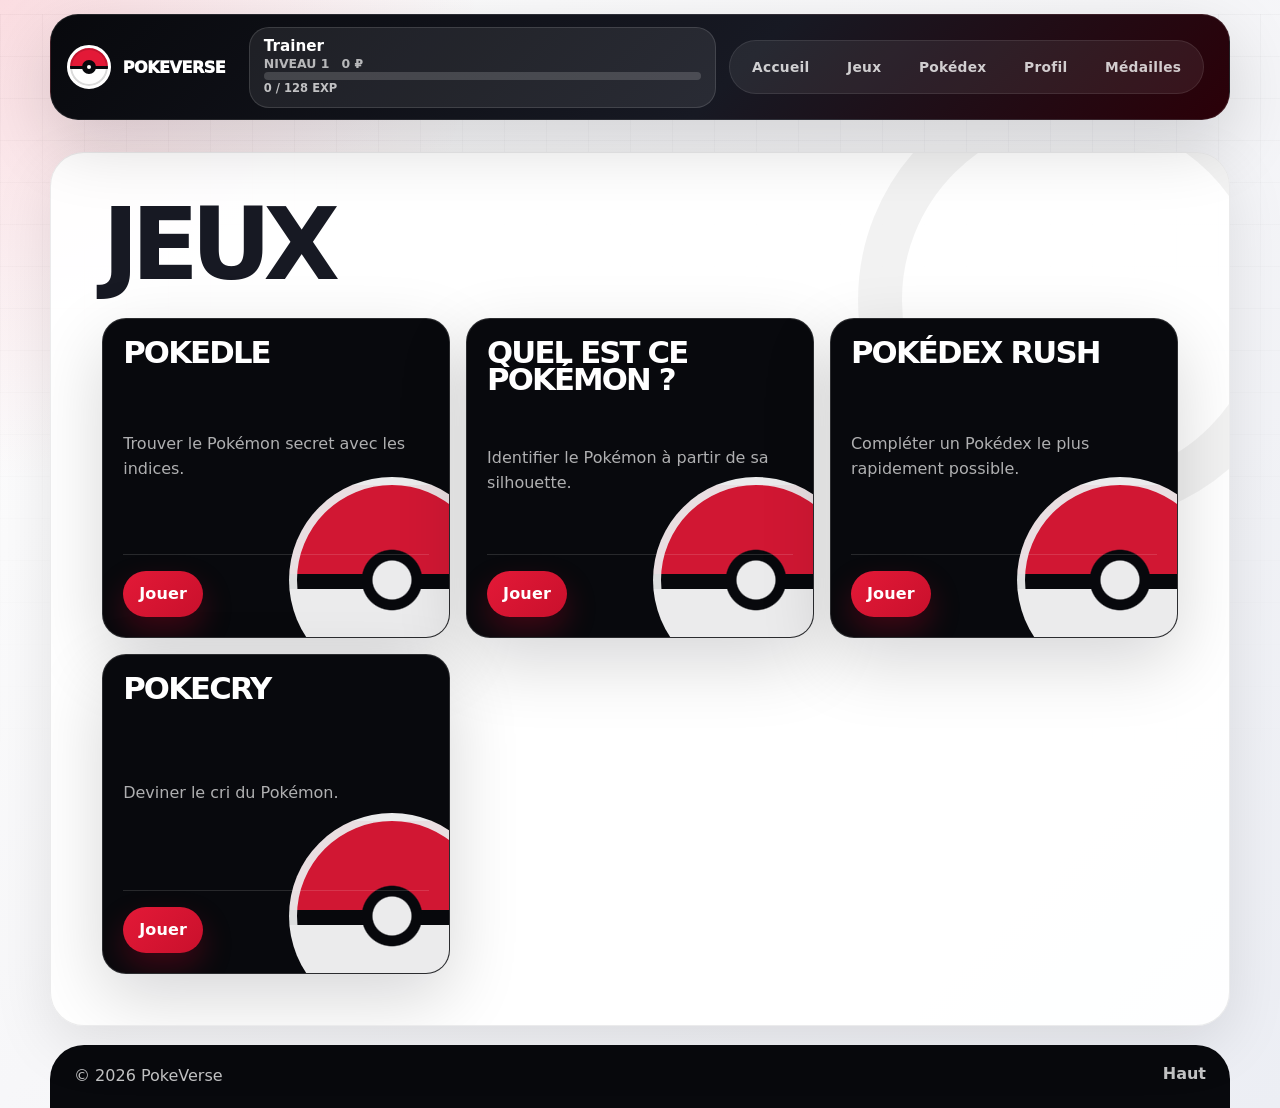
==== commit a96a0442: "Add Pokédex page" ====
--- a/index.html
+++ b/index.html
@@ -25,6 +25,7 @@
     <nav class="primary-nav" id="primary-nav" aria-label="Navigation principale">
       <a href="index.html" data-nav-link>Accueil</a>
       <a href="#games" data-nav-link>Jeux</a>
+      <a href="pokedex/" data-nav-link>Pokédex</a>
       <a href="profile.html" data-nav-link>Profil</a>
       <a href="medals.html" data-nav-link>Médailles</a>
     </nav>
--- a/css/style.css
+++ b/css/style.css
@@ -1,22 +1,22 @@
 :root {
-  --red: #d90429;
-  --red-600: #b80020;
+  --red: #e31937;
+  --red-600: #c9102c;
   --red-700: #8f0018;
   --black: #08090d;
   --ink: #171923;
   --ink-2: #2a2d38;
   --muted: #717480;
-  --line: #e2e4ea;
-  --paper: #f4f5f8;
+  --line: #e5e5e8;
+  --paper: #f7f7f9;
   --white: #ffffff;
-  --body-glow: rgba(217, 4, 41, .12);
+  --body-glow: rgba(227,25,55,.15);
   --body-start: #ffffff;
-  --body-end: #e9ebf1;
-  --header-end: #250009;
-  --grid-line: rgba(8, 9, 13, .035);
-  --panel-bg: rgba(255,255,255,.92);
-  --soft-surface: #f7f8fb;
-  --input-border: #d5d8e1;
+  --body-end: #eceef4;
+  --header-end: #2b0008;
+  --grid-line: rgba(8,9,13,.035);
+  --panel-bg: rgba(255,255,255,.94);
+  --soft-surface: #f8f8fa;
+  --input-border: #d7d9df;
   --scrollbar-track: #eceef4;
   --scrollbar-thumb: #b9bdc9;
   --success: #139b5f;
@@ -635,5 +635,32 @@
   border-radius: 50%;
   background:
     radial-gradient(circle, var(--preview-paper) 0 15%, var(--preview-secondary) 16% 24%, transparent 25%),
+    linear-gradient(115deg, transparent 0 18%, var(--preview-accent) 19% 32%, transparent 33% 67%, var(--preview-accent) 68% 81%, transparent 82%),
     linear-gradient(var(--preview-primary) 0 48%, var(--preview-secondary) 48% 56%, var(--preview-paper) 56%);
 }
+
+.pokedex-page { display: grid; gap: 1rem; min-height: calc(100vh - 190px); }
+.pokedex-hero { padding: clamp(1.2rem, 4vw, 3.2rem); }
+.pokedex-search { display: flex; flex-wrap: wrap; gap: .75rem; max-width: 820px; }
+.pokedex-search input { flex: 1 1 280px; }
+.pokedex-status { min-height: 1.5rem; margin: 1rem 0 0; color: var(--muted); font-weight: 850; }
+.pokedex-details { display: grid; gap: 1.4rem; }
+.pokedex-details[hidden] { display: none; }
+.pokedex-profile { display: grid; grid-template-columns: minmax(180px, 320px) 1fr; gap: clamp(1rem, 4vw, 2rem); align-items: center; }
+.pokedex-art { display: grid; place-items: center; min-height: 280px; background: var(--white); border: 1px solid #dde0e8; border-radius: var(--radius-xl); }
+.pokedex-art img { width: min(66vw, 280px); height: min(66vw, 280px); object-fit: contain; }
+.pokedex-number { margin-bottom: .45rem; color: var(--muted); font-weight: 950; }
+.pokedex-types { display: flex; flex-wrap: wrap; gap: .5rem; margin: 1rem 0; }
+.pokedex-types span { padding: .55rem .85rem; color: var(--white); background: var(--black); border-radius: 999px; font-weight: 950; }
+.pokedex-stats { display: grid; gap: .7rem; }
+.pokedex-stat { display: grid; grid-template-columns: minmax(120px, 1fr) 3.5rem minmax(150px, 2fr); gap: .75rem; align-items: center; padding: .85rem; background: var(--soft-surface); border: 1px solid #e7e9f0; border-radius: 16px; font-weight: 900; }
+.pokedex-stat strong { text-align: right; }
+.pokedex-stat-bar { height: 12px; overflow: hidden; background: #e5e8ef; border-radius: 999px; }
+.pokedex-stat-bar span { display: block; height: 100%; background: linear-gradient(90deg, var(--red), #ff4d5f); border-radius: inherit; }
+
+@media (max-width: 860px) {
+  .pokedex-search .btn { width: 100%; }
+  .pokedex-profile { grid-template-columns: 1fr; }
+  .pokedex-stat { grid-template-columns: 1fr auto; }
+  .pokedex-stat-bar { grid-column: 1 / -1; }
+}
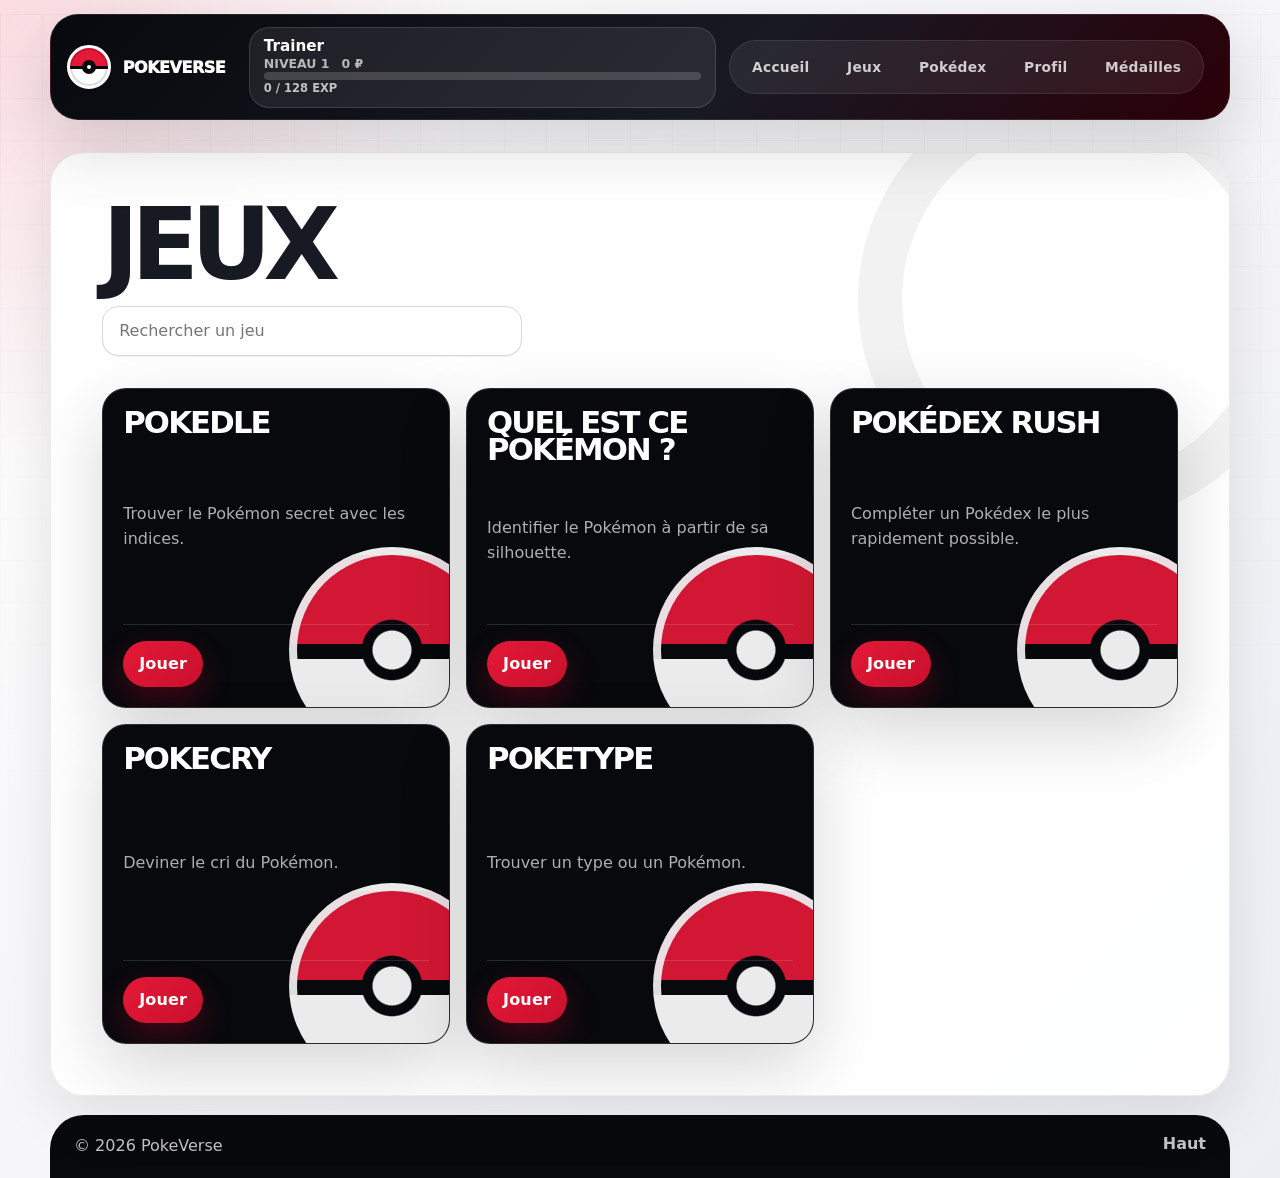
==== commit dee315c3: "Add PokeType game and game search" ====
--- a/index.html
+++ b/index.html
@@ -35,6 +35,8 @@
     <section class="section-block games-section" id="games" aria-labelledby="games-title">
       <div class="section-heading">
         <h1 id="games-title">Jeux</h1>
+        <label class="sr-only" for="games-search">Recherche</label>
+        <input id="games-search" class="games-search" type="search" placeholder="Rechercher un jeu" data-games-search />
       </div>
       <div class="games-grid" data-games-grid></div>
     </section>
--- a/css/style.css
+++ b/css/style.css
@@ -664,3 +664,68 @@
   .pokedex-stat { grid-template-columns: 1fr auto; }
   .pokedex-stat-bar { grid-column: 1 / -1; }
 }
+
+.games-search { width: min(100%, 420px); }
+.game-card[hidden] { display: none; }
+
+.poketype-page { display: grid; gap: 1rem; min-height: calc(100vh - 190px); }
+.poketype-hero { padding: clamp(1.2rem, 4vw, 3.2rem); }
+.poketype-start, .poketype-game { display: grid; gap: 1rem; }
+.poketype-modes {
+  display: flex;
+  flex-wrap: wrap;
+  gap: .7rem;
+  margin: 0;
+  padding: 1rem;
+  border: 1px solid #dde0e8;
+  border-radius: var(--radius-lg);
+}
+.poketype-modes legend { padding: 0 .5rem; color: var(--muted); font-size: .78rem; font-weight: 900; text-transform: uppercase; }
+.poketype-option {
+  display: flex;
+  align-items: center;
+  gap: .65rem;
+  min-height: 48px;
+  padding: .68rem .78rem;
+  background: var(--white);
+  border: 1px solid #dfe2ea;
+  border-radius: 14px;
+  font-weight: 850;
+}
+.poketype-option input { width: 18px; height: 18px; accent-color: var(--red); }
+.poketype-score { justify-self: start; padding: .75rem 1rem; color: var(--white); background: var(--black); border-radius: 999px; font-weight: 950; }
+.poketype-prompt {
+  min-height: 140px;
+  display: grid;
+  place-items: center;
+  padding: 1rem;
+  color: var(--white);
+  background: var(--black);
+  border-radius: var(--radius-xl);
+  font-size: clamp(2rem, 7vw, 5rem);
+  font-weight: 950;
+  letter-spacing: -.06em;
+  text-align: center;
+  text-transform: uppercase;
+}
+.poketype-form { display: flex; flex-wrap: wrap; gap: .75rem; max-width: 820px; }
+.poketype-input { flex: 1 1 280px; }
+.poketype-error, .poketype-status { min-height: 1.5rem; margin: 0; font-weight: 850; }
+.poketype-error { color: var(--danger); }
+.poketype-result {
+  display: grid;
+  gap: .7rem;
+  max-width: 620px;
+  margin-top: 1rem;
+  padding: 1.2rem;
+  background: var(--black);
+  color: var(--white);
+  border-radius: var(--radius-lg);
+  box-shadow: var(--shadow-panel);
+}
+.poketype-result p { margin: 0; color: rgba(255,255,255,.72); font-weight: 800; }
+.poketype-game[hidden], .poketype-result[hidden], .poketype-start[hidden] { display: none; }
+
+@media (max-width: 860px) {
+  .poketype-form .btn { width: 100%; }
+}
